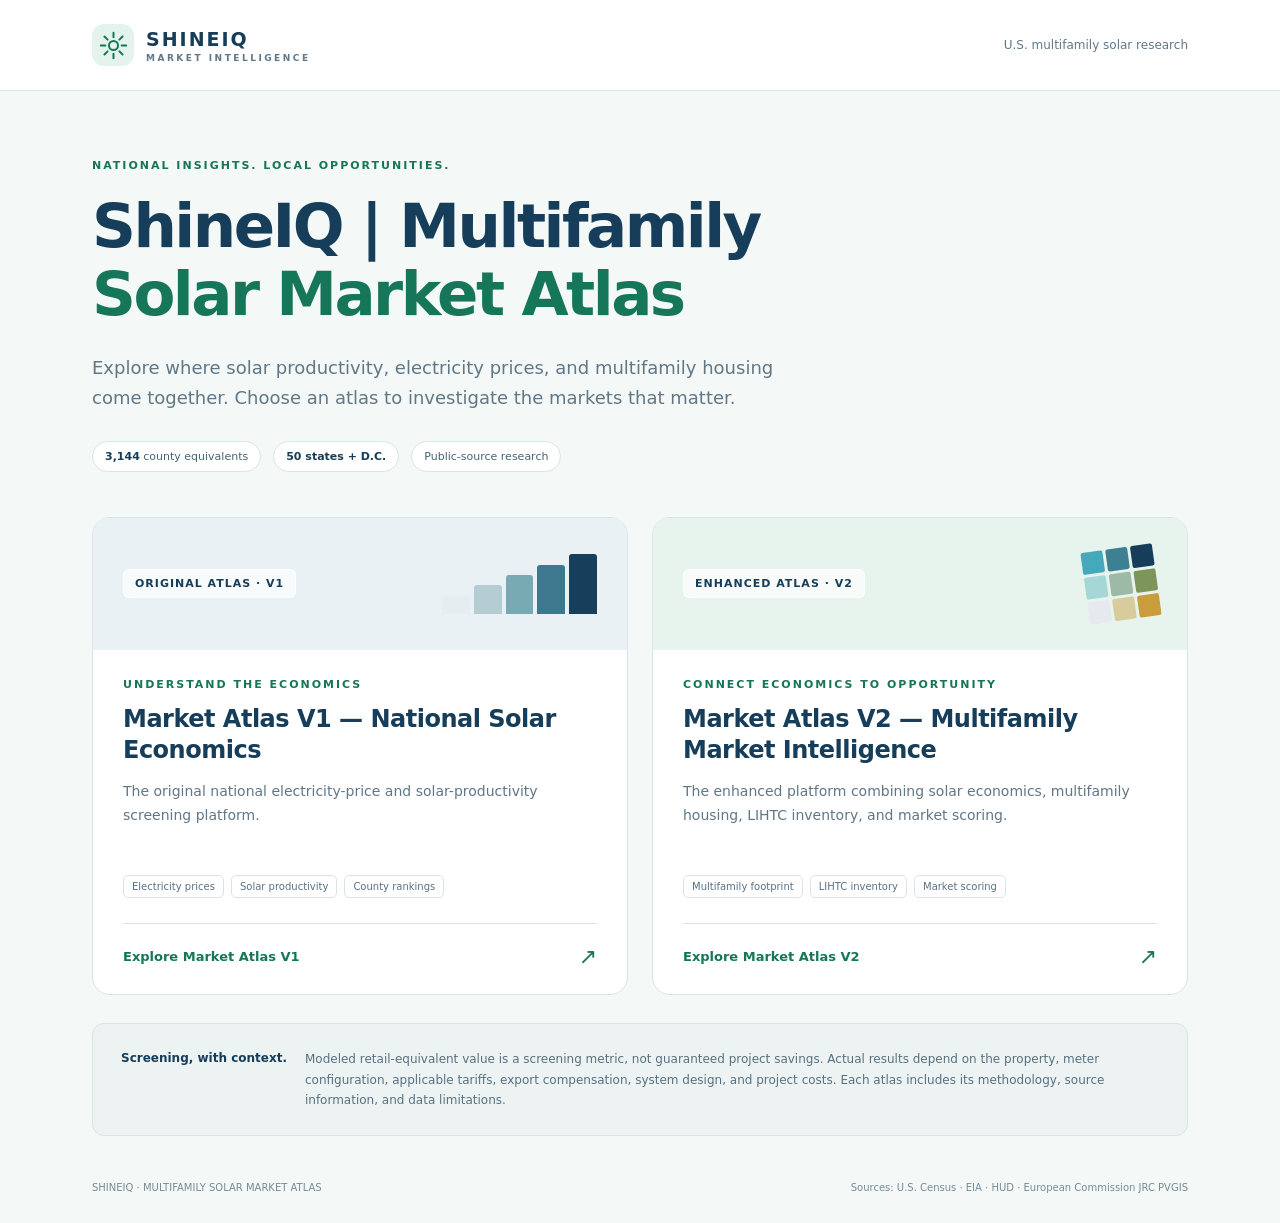
==== index.html @ 8cace5bb "Publish ShineIQ landing page and complete current Market Atlas V1 and V2" ====
<!doctype html>
<html lang="en">
<head>
<meta charset="utf-8"><meta name="viewport" content="width=device-width,initial-scale=1">
<meta name="description" content="Explore U.S. county solar economics, multifamily housing, LIHTC inventory, and market priorities with ShineIQ.">
<title>ShineIQ | Multifamily Solar Market Atlas</title>
<style>
:root{--ink:#163d59;--muted:#607787;--green:#16765a;--line:#d8e4e7;--canvas:#f4f8f7}*{box-sizing:border-box}body{margin:0;background:var(--canvas);color:var(--ink);font-family:Inter,ui-sans-serif,system-ui,-apple-system,BlinkMacSystemFont,"Segoe UI",sans-serif;-webkit-font-smoothing:antialiased}a{color:inherit}header{background:#fff;border-bottom:1px solid var(--line)}.bar{max-width:1160px;margin:auto;display:flex;align-items:center;justify-content:space-between;padding:24px 32px;gap:20px}.brand{display:flex;align-items:center;gap:12px;text-decoration:none}.mark{width:42px;height:42px;display:grid;place-items:center;border-radius:12px;color:var(--green);background:#e4f3eb}.wordmark{font-size:19px;font-weight:800;letter-spacing:2px}.wordmark small{display:block;font-size:9px;font-weight:650;letter-spacing:2.5px;margin-top:3px;color:var(--muted)}.eyebrow{font-size:11px;font-weight:750;letter-spacing:2px;text-transform:uppercase;color:var(--green)}.scope{font-size:12px;color:var(--muted)}main{max-width:1160px;margin:auto;padding:68px 32px 46px}.hero{position:relative;max-width:900px}h1{font-size:clamp(36px,5.1vw,61px);line-height:1.12;letter-spacing:-2.5px;margin:20px 0 24px;font-weight:750}h1 span{color:var(--green)}.intro{font-size:18px;line-height:1.7;color:var(--muted);max-width:730px;margin:0}.evidence{display:flex;align-items:center;gap:12px;flex-wrap:wrap;margin:27px 0 45px}.evidence span{font-size:11px;background:#fff;border:1px solid var(--line);border-radius:30px;padding:8px 12px;color:#436573}.evidence b{color:var(--ink)}.choices{display:grid;grid-template-columns:1fr 1fr;gap:24px}.card{background:#fff;border:1px solid var(--line);border-radius:18px;overflow:hidden;text-decoration:none;transition:transform .18s,border-color .18s,box-shadow .18s}.card:hover{transform:translateY(-4px);border-color:#93bcb2;box-shadow:0 14px 36px #163d5910}.card:focus-visible{outline:3px solid #16765a;outline-offset:5px}.card-top{height:132px;background:#e9f1f4;position:relative;display:flex;align-items:center;justify-content:space-between;padding:26px 30px}.card:nth-child(2) .card-top{background:#e7f3ed}.version{display:inline-flex;border:1px solid #ffffffd9;background:#ffffffb0;border-radius:6px;padding:7px 11px;font-size:11px;font-weight:750;letter-spacing:1px}.bands{display:flex;gap:4px;align-items:flex-end;width:155px;height:60px}.bands i{flex:1;background:var(--c);height:var(--h);border-radius:3px 3px 0 0}.matrix{display:grid;grid-template-columns:repeat(3,22px);gap:3px;transform:rotate(-8deg)}.matrix i{height:22px;border-radius:2px;background:var(--c)}.content{padding:28px 30px 25px}.content h2{font-size:24px;line-height:1.3;letter-spacing:-.5px;margin:13px 0 14px;max-width:440px}.content p{font-size:14px;line-height:1.7;color:var(--muted);margin:0;min-height:72px}.topics{display:flex;flex-wrap:wrap;gap:7px;margin-top:23px}.topics span{font-size:10px;border:1px solid var(--line);padding:5px 8px;border-radius:5px;color:#577283}.open{display:flex;align-items:center;justify-content:space-between;margin-top:25px;padding-top:20px;border-top:1px solid var(--line);color:var(--green);font-size:13px;font-weight:750}.open b{font-size:22px;font-weight:500}.method{padding:25px 28px;margin-top:28px;border:1px solid var(--line);border-radius:12px;background:#edf3f2;display:flex;gap:18px;align-items:flex-start}.method strong{font-size:12px;white-space:nowrap;display:block;padding-top:2px}.method p{font-size:12px;color:#577080;line-height:1.7;margin:0}.footer{max-width:1160px;margin:auto;padding:0 32px 30px;display:flex;justify-content:space-between;gap:15px;color:#758b97;font-size:10px}.footer a{text-underline-offset:3px}@media(max-width:700px){.bar{padding:20px}.scope{display:none}main{padding:40px 20px 30px}h1{letter-spacing:-1.5px}.intro{font-size:16px}.choices{grid-template-columns:1fr;gap:18px}.evidence{margin-bottom:30px}.card-top{height:110px;padding:22px}.content{padding:24px}.content p{min-height:0}.content h2{font-size:23px}.method{display:block;padding:22px}.method strong{margin-bottom:8px}.footer{padding:0 20px 25px;flex-wrap:wrap}}
</style>
</head>
<body>
<header><div class="bar"><a class="brand" href="/" aria-label="ShineIQ Atlas home"><span class="mark" aria-hidden="true"><svg width="29" height="29" viewBox="0 0 32 32" fill="none" stroke="currentColor" stroke-width="2.2" stroke-linecap="round"><circle cx="16" cy="16" r="5"/><path d="M16 2v5m0 18v5M2 16h5m18 0h5M6 6l3.5 3.5m13 13L26 26M26 6l-3.5 3.5m-13 13L6 26"/></svg></span><span class="wordmark">SHINEIQ<small>MARKET INTELLIGENCE</small></span></a><span class="scope">U.S. multifamily solar research</span></div></header>
<main>
<section class="hero"><div class="eyebrow">National insights. Local opportunities.</div><h1>ShineIQ | Multifamily<br><span>Solar Market Atlas</span></h1><p class="intro">Explore where solar productivity, electricity prices, and multifamily housing come together. Choose an atlas to investigate the markets that matter.</p></section>
<div class="evidence"><span><b>3,144</b> county equivalents</span><span><b>50 states + D.C.</b></span><span>Public-source research</span></div>
<section class="choices" aria-label="Choose a Market Atlas">
<a class="card" href="/v1/"><div class="card-top"><span class="version">ORIGINAL ATLAS · V1</span><div class="bands" aria-hidden="true"><i style="--c:#e6edf1;--h:30%"></i><i style="--c:#b4cdd2;--h:48%"></i><i style="--c:#78aab4;--h:65%"></i><i style="--c:#3d788e;--h:82%"></i><i style="--c:#173f5b;--h:100%"></i></div></div><div class="content"><div class="eyebrow">Understand the economics</div><h2>Market Atlas V1 — National Solar Economics</h2><p>The original national electricity-price and solar-productivity screening platform.</p><div class="topics"><span>Electricity prices</span><span>Solar productivity</span><span>County rankings</span></div><div class="open">Explore Market Atlas V1 <b aria-hidden="true">↗</b></div></div></a>
<a class="card" href="/v2/"><div class="card-top"><span class="version">ENHANCED ATLAS · V2</span><div class="matrix" aria-hidden="true"><i style="--c:#45a9bb"></i><i style="--c:#3c8091"></i><i style="--c:#163d59"></i><i style="--c:#a7d6d6"></i><i style="--c:#9cbaa5"></i><i style="--c:#7d955a"></i><i style="--c:#e6eaee"></i><i style="--c:#d9cc9c"></i><i style="--c:#ca9c3b"></i></div></div><div class="content"><div class="eyebrow">Connect economics to opportunity</div><h2>Market Atlas V2 — Multifamily Market Intelligence</h2><p>The enhanced platform combining solar economics, multifamily housing, LIHTC inventory, and market scoring.</p><div class="topics"><span>Multifamily footprint</span><span>LIHTC inventory</span><span>Market scoring</span></div><div class="open">Explore Market Atlas V2 <b aria-hidden="true">↗</b></div></div></a>
</section>
<aside class="method"><strong>Screening, with context.</strong><p>Modeled retail-equivalent value is a screening metric, not guaranteed project savings. Actual results depend on the property, meter configuration, applicable tariffs, export compensation, system design, and project costs. Each atlas includes its methodology, source information, and data limitations.</p></aside>
</main>
<footer class="footer"><span>SHINEIQ · MULTIFAMILY SOLAR MARKET ATLAS</span><span>Sources: U.S. Census · EIA · HUD · European Commission JRC PVGIS</span></footer>
</body>
</html>
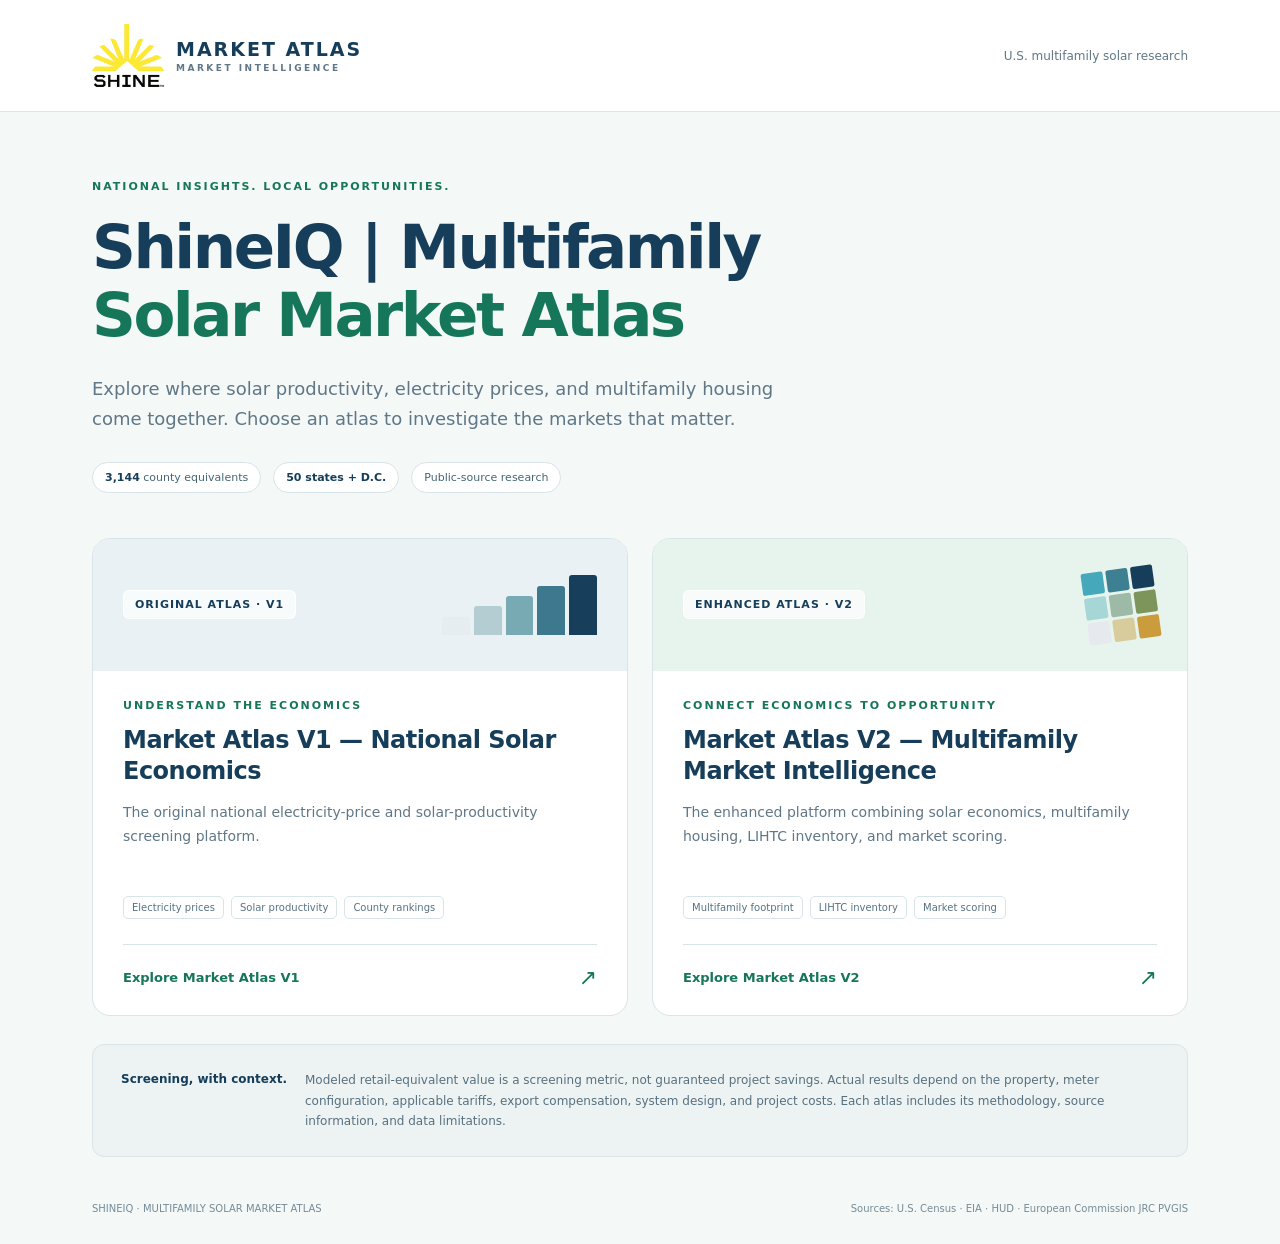
==== commit f4a06322: "Use official Shine logo in landing page" ====
--- a/index.html
+++ b/index.html
@@ -9,7 +9,7 @@
 </style>
 </head>
 <body>
-<header><div class="bar"><a class="brand" href="/" aria-label="ShineIQ Atlas home"><span class="mark" aria-hidden="true"><svg width="29" height="29" viewBox="0 0 32 32" fill="none" stroke="currentColor" stroke-width="2.2" stroke-linecap="round"><circle cx="16" cy="16" r="5"/><path d="M16 2v5m0 18v5M2 16h5m18 0h5M6 6l3.5 3.5m13 13L26 26M26 6l-3.5 3.5m-13 13L6 26"/></svg></span><span class="wordmark">SHINEIQ<small>MARKET INTELLIGENCE</small></span></a><span class="scope">U.S. multifamily solar research</span></div></header>
+<header><div class="bar"><a class="brand" href="/" aria-label="ShineIQ Atlas home"><img class="shine-logo" src="/shine-logo.png" alt="Shine" width="72" height="63" style="display:block;width:72px;height:63px;object-fit:contain;flex:none"><span class="wordmark">MARKET ATLAS<small>MARKET INTELLIGENCE</small></span></a><span class="scope">U.S. multifamily solar research</span></div></header>
 <main>
 <section class="hero"><div class="eyebrow">National insights. Local opportunities.</div><h1>ShineIQ | Multifamily<br><span>Solar Market Atlas</span></h1><p class="intro">Explore where solar productivity, electricity prices, and multifamily housing come together. Choose an atlas to investigate the markets that matter.</p></section>
 <div class="evidence"><span><b>3,144</b> county equivalents</span><span><b>50 states + D.C.</b></span><span>Public-source research</span></div>
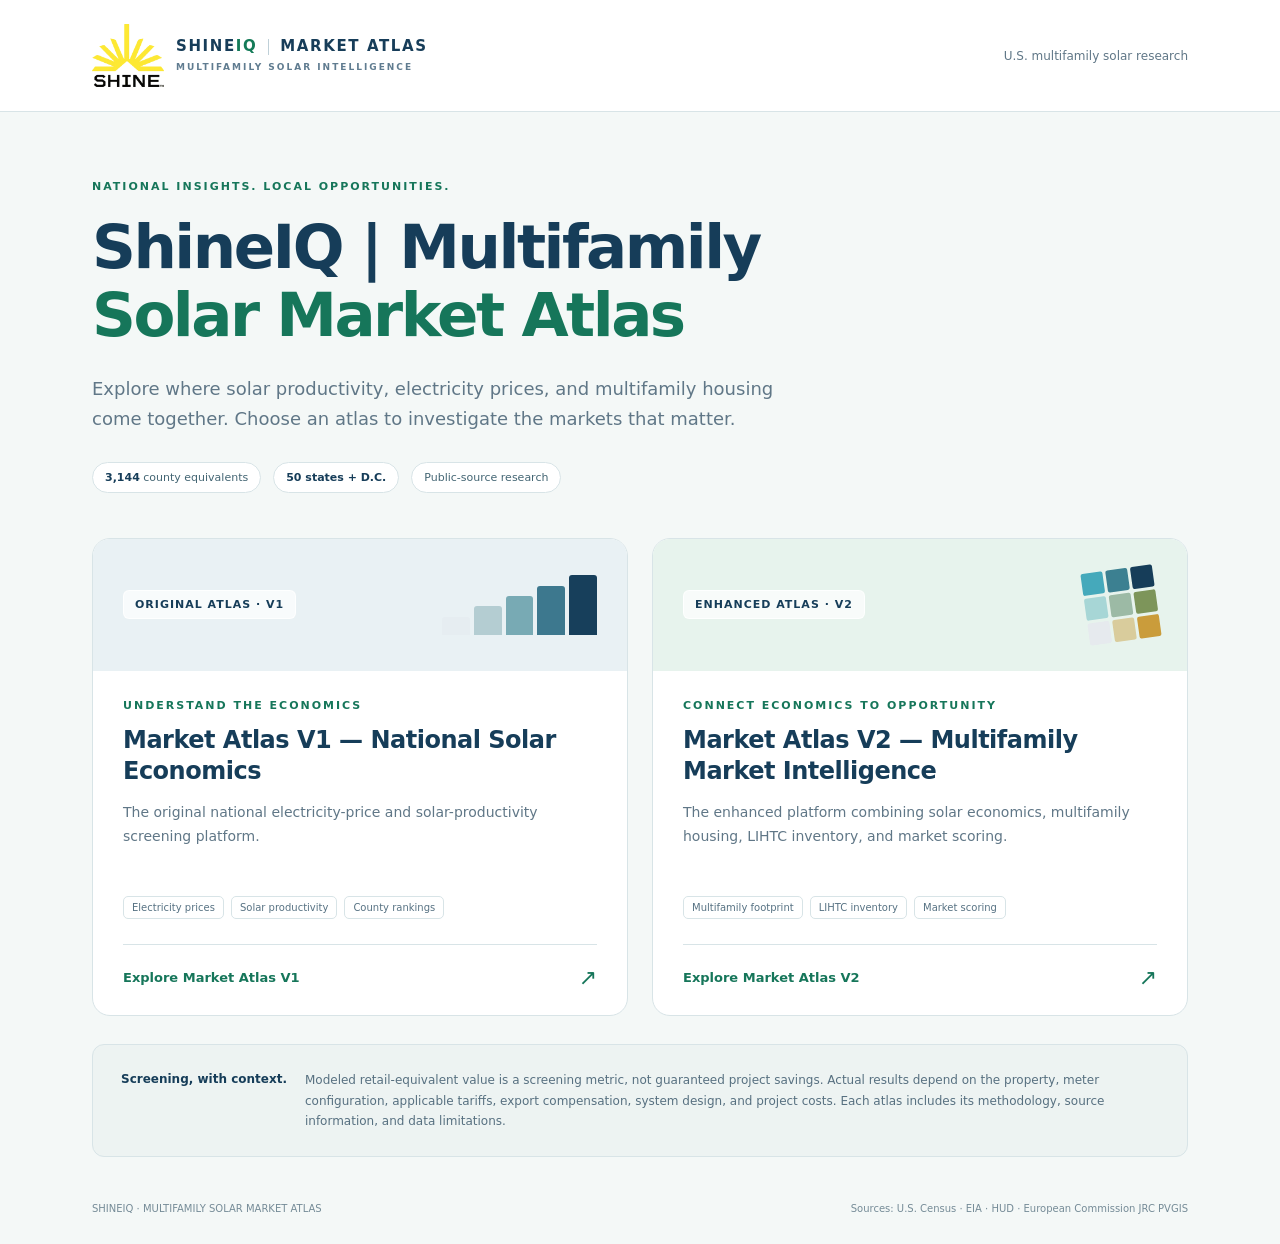
==== commit 57582658: "Standardize ShineIQ Market Atlas logo and wording on index.html" ====
--- a/index.html
+++ b/index.html
@@ -7,9 +7,19 @@
 <style>
 :root{--ink:#163d59;--muted:#607787;--green:#16765a;--line:#d8e4e7;--canvas:#f4f8f7}*{box-sizing:border-box}body{margin:0;background:var(--canvas);color:var(--ink);font-family:Inter,ui-sans-serif,system-ui,-apple-system,BlinkMacSystemFont,"Segoe UI",sans-serif;-webkit-font-smoothing:antialiased}a{color:inherit}header{background:#fff;border-bottom:1px solid var(--line)}.bar{max-width:1160px;margin:auto;display:flex;align-items:center;justify-content:space-between;padding:24px 32px;gap:20px}.brand{display:flex;align-items:center;gap:12px;text-decoration:none}.mark{width:42px;height:42px;display:grid;place-items:center;border-radius:12px;color:var(--green);background:#e4f3eb}.wordmark{font-size:19px;font-weight:800;letter-spacing:2px}.wordmark small{display:block;font-size:9px;font-weight:650;letter-spacing:2.5px;margin-top:3px;color:var(--muted)}.eyebrow{font-size:11px;font-weight:750;letter-spacing:2px;text-transform:uppercase;color:var(--green)}.scope{font-size:12px;color:var(--muted)}main{max-width:1160px;margin:auto;padding:68px 32px 46px}.hero{position:relative;max-width:900px}h1{font-size:clamp(36px,5.1vw,61px);line-height:1.12;letter-spacing:-2.5px;margin:20px 0 24px;font-weight:750}h1 span{color:var(--green)}.intro{font-size:18px;line-height:1.7;color:var(--muted);max-width:730px;margin:0}.evidence{display:flex;align-items:center;gap:12px;flex-wrap:wrap;margin:27px 0 45px}.evidence span{font-size:11px;background:#fff;border:1px solid var(--line);border-radius:30px;padding:8px 12px;color:#436573}.evidence b{color:var(--ink)}.choices{display:grid;grid-template-columns:1fr 1fr;gap:24px}.card{background:#fff;border:1px solid var(--line);border-radius:18px;overflow:hidden;text-decoration:none;transition:transform .18s,border-color .18s,box-shadow .18s}.card:hover{transform:translateY(-4px);border-color:#93bcb2;box-shadow:0 14px 36px #163d5910}.card:focus-visible{outline:3px solid #16765a;outline-offset:5px}.card-top{height:132px;background:#e9f1f4;position:relative;display:flex;align-items:center;justify-content:space-between;padding:26px 30px}.card:nth-child(2) .card-top{background:#e7f3ed}.version{display:inline-flex;border:1px solid #ffffffd9;background:#ffffffb0;border-radius:6px;padding:7px 11px;font-size:11px;font-weight:750;letter-spacing:1px}.bands{display:flex;gap:4px;align-items:flex-end;width:155px;height:60px}.bands i{flex:1;background:var(--c);height:var(--h);border-radius:3px 3px 0 0}.matrix{display:grid;grid-template-columns:repeat(3,22px);gap:3px;transform:rotate(-8deg)}.matrix i{height:22px;border-radius:2px;background:var(--c)}.content{padding:28px 30px 25px}.content h2{font-size:24px;line-height:1.3;letter-spacing:-.5px;margin:13px 0 14px;max-width:440px}.content p{font-size:14px;line-height:1.7;color:var(--muted);margin:0;min-height:72px}.topics{display:flex;flex-wrap:wrap;gap:7px;margin-top:23px}.topics span{font-size:10px;border:1px solid var(--line);padding:5px 8px;border-radius:5px;color:#577283}.open{display:flex;align-items:center;justify-content:space-between;margin-top:25px;padding-top:20px;border-top:1px solid var(--line);color:var(--green);font-size:13px;font-weight:750}.open b{font-size:22px;font-weight:500}.method{padding:25px 28px;margin-top:28px;border:1px solid var(--line);border-radius:12px;background:#edf3f2;display:flex;gap:18px;align-items:flex-start}.method strong{font-size:12px;white-space:nowrap;display:block;padding-top:2px}.method p{font-size:12px;color:#577080;line-height:1.7;margin:0}.footer{max-width:1160px;margin:auto;padding:0 32px 30px;display:flex;justify-content:space-between;gap:15px;color:#758b97;font-size:10px}.footer a{text-underline-offset:3px}@media(max-width:700px){.bar{padding:20px}.scope{display:none}main{padding:40px 20px 30px}h1{letter-spacing:-1.5px}.intro{font-size:16px}.choices{grid-template-columns:1fr;gap:18px}.evidence{margin-bottom:30px}.card-top{height:110px;padding:22px}.content{padding:24px}.content p{min-height:0}.content h2{font-size:23px}.method{display:block;padding:22px}.method strong{margin-bottom:8px}.footer{padding:0 20px 25px;flex-wrap:wrap}}
 </style>
+<style id="atlas-brand-style">
+.atlas-brand{display:inline-flex;align-items:center;gap:12px;flex:none;text-decoration:none;color:#173d59;font-family:Inter,ui-sans-serif,system-ui,-apple-system,"Segoe UI",sans-serif;letter-spacing:normal}
+.atlas-brand img{display:block;width:72px;height:63px;object-fit:contain;flex:none}
+.atlas-brand-copy{display:block}
+.atlas-brand-title{display:flex;align-items:center;gap:11px;white-space:nowrap;font-size:15px;font-weight:780;letter-spacing:1.6px;line-height:1.3}
+.atlas-brand-iq{color:#147b58}
+.atlas-brand-separator{display:inline-block;width:1px;height:16px;background:#bfd0d8}
+.atlas-brand-subtitle{display:block;margin-top:5px;font-size:9px;font-weight:600;letter-spacing:2px;line-height:1.4;color:#607c90;white-space:nowrap}
+@media(max-width:650px){.atlas-brand{gap:9px}.atlas-brand img{width:60px;height:53px}.atlas-brand-title{font-size:12px;letter-spacing:1px;gap:8px}.atlas-brand-subtitle{font-size:7.5px;letter-spacing:1.3px}.topbar{height:auto;min-height:76px;flex-wrap:wrap;gap:10px;padding:12px 16px}.topbar>.top-actions{margin-left:auto}}
+</style>
 </head>
 <body>
-<header><div class="bar"><a class="brand" href="/" aria-label="ShineIQ Atlas home"><img class="shine-logo" src="/shine-logo.png" alt="Shine" width="72" height="63" style="display:block;width:72px;height:63px;object-fit:contain;flex:none"><span class="wordmark">MARKET ATLAS<small>MARKET INTELLIGENCE</small></span></a><span class="scope">U.S. multifamily solar research</span></div></header>
+<header><div class="bar"><a class="atlas-brand" href="/" aria-label="ShineIQ Market Atlas home"><img src="/shine-logo.png?v=2" alt="Shine" width="72" height="63"><span class="atlas-brand-copy"><span class="atlas-brand-title"><span>SHINE<span class="atlas-brand-iq">IQ</span></span><span class="atlas-brand-separator" aria-hidden="true"></span><span>MARKET ATLAS</span></span><span class="atlas-brand-subtitle">MULTIFAMILY SOLAR INTELLIGENCE</span></span></a><span class="scope">U.S. multifamily solar research</span></div></header>
 <main>
 <section class="hero"><div class="eyebrow">National insights. Local opportunities.</div><h1>ShineIQ | Multifamily<br><span>Solar Market Atlas</span></h1><p class="intro">Explore where solar productivity, electricity prices, and multifamily housing come together. Choose an atlas to investigate the markets that matter.</p></section>
 <div class="evidence"><span><b>3,144</b> county equivalents</span><span><b>50 states + D.C.</b></span><span>Public-source research</span></div>
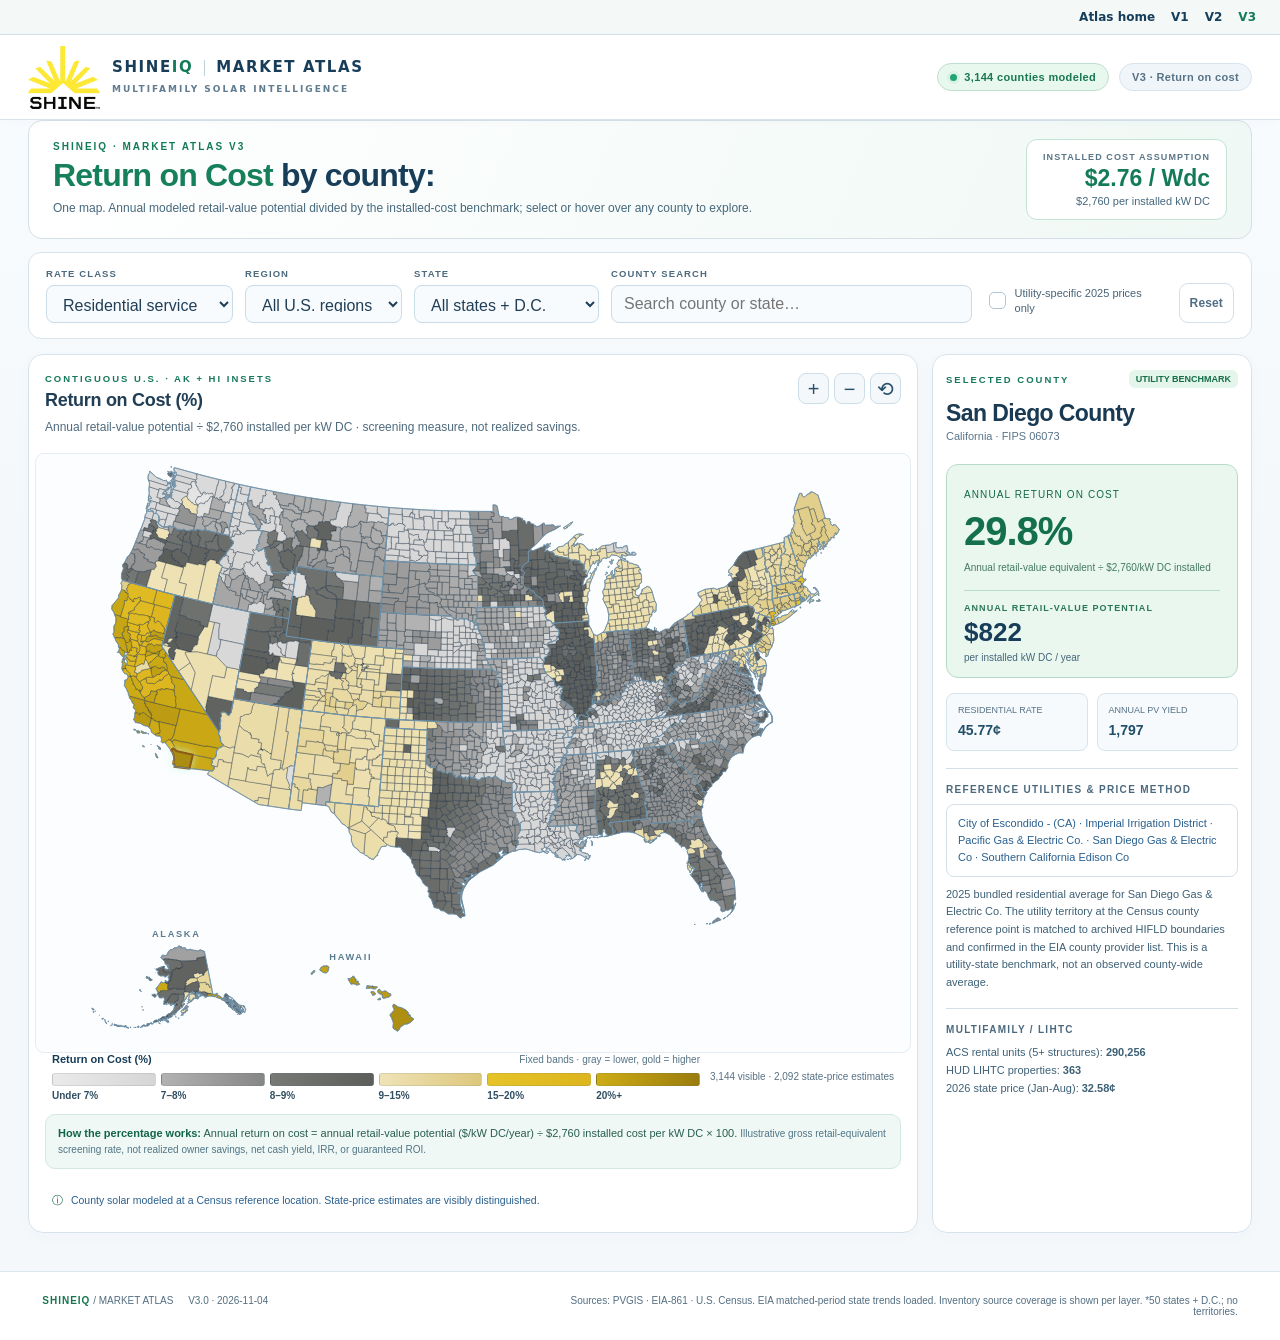
==== commit fd98aa73: "Stage standalone Quarterra V3 for separate custom-domain GitHub Pages repository" ====
--- a/index.html
+++ b/index.html
@@ -1,12 +1,12 @@
 <!doctype html>
 <html lang="en">
 <head>
-<meta charset="utf-8"><meta name="viewport" content="width=device-width,initial-scale=1">
-<meta name="description" content="Explore U.S. county solar economics, multifamily housing, LIHTC inventory, and market priorities with ShineIQ.">
-<title>ShineIQ | Multifamily Solar Market Atlas</title>
-<style>
-:root{--ink:#163d59;--muted:#607787;--green:#16765a;--line:#d8e4e7;--canvas:#f4f8f7}*{box-sizing:border-box}body{margin:0;background:var(--canvas);color:var(--ink);font-family:Inter,ui-sans-serif,system-ui,-apple-system,BlinkMacSystemFont,"Segoe UI",sans-serif;-webkit-font-smoothing:antialiased}a{color:inherit}header{background:#fff;border-bottom:1px solid var(--line)}.bar{max-width:1160px;margin:auto;display:flex;align-items:center;justify-content:space-between;padding:24px 32px;gap:20px}.brand{display:flex;align-items:center;gap:12px;text-decoration:none}.mark{width:42px;height:42px;display:grid;place-items:center;border-radius:12px;color:var(--green);background:#e4f3eb}.wordmark{font-size:19px;font-weight:800;letter-spacing:2px}.wordmark small{display:block;font-size:9px;font-weight:650;letter-spacing:2.5px;margin-top:3px;color:var(--muted)}.eyebrow{font-size:11px;font-weight:750;letter-spacing:2px;text-transform:uppercase;color:var(--green)}.scope{font-size:12px;color:var(--muted)}main{max-width:1160px;margin:auto;padding:68px 32px 46px}.hero{position:relative;max-width:900px}h1{font-size:clamp(36px,5.1vw,61px);line-height:1.12;letter-spacing:-2.5px;margin:20px 0 24px;font-weight:750}h1 span{color:var(--green)}.intro{font-size:18px;line-height:1.7;color:var(--muted);max-width:730px;margin:0}.evidence{display:flex;align-items:center;gap:12px;flex-wrap:wrap;margin:27px 0 45px}.evidence span{font-size:11px;background:#fff;border:1px solid var(--line);border-radius:30px;padding:8px 12px;color:#436573}.evidence b{color:var(--ink)}.choices{display:grid;grid-template-columns:1fr 1fr;gap:24px}.card{background:#fff;border:1px solid var(--line);border-radius:18px;overflow:hidden;text-decoration:none;transition:transform .18s,border-color .18s,box-shadow .18s}.card:hover{transform:translateY(-4px);border-color:#93bcb2;box-shadow:0 14px 36px #163d5910}.card:focus-visible{outline:3px solid #16765a;outline-offset:5px}.card-top{height:132px;background:#e9f1f4;position:relative;display:flex;align-items:center;justify-content:space-between;padding:26px 30px}.card:nth-child(2) .card-top{background:#e7f3ed}.version{display:inline-flex;border:1px solid #ffffffd9;background:#ffffffb0;border-radius:6px;padding:7px 11px;font-size:11px;font-weight:750;letter-spacing:1px}.bands{display:flex;gap:4px;align-items:flex-end;width:155px;height:60px}.bands i{flex:1;background:var(--c);height:var(--h);border-radius:3px 3px 0 0}.matrix{display:grid;grid-template-columns:repeat(3,22px);gap:3px;transform:rotate(-8deg)}.matrix i{height:22px;border-radius:2px;background:var(--c)}.content{padding:28px 30px 25px}.content h2{font-size:24px;line-height:1.3;letter-spacing:-.5px;margin:13px 0 14px;max-width:440px}.content p{font-size:14px;line-height:1.7;color:var(--muted);margin:0;min-height:72px}.topics{display:flex;flex-wrap:wrap;gap:7px;margin-top:23px}.topics span{font-size:10px;border:1px solid var(--line);padding:5px 8px;border-radius:5px;color:#577283}.open{display:flex;align-items:center;justify-content:space-between;margin-top:25px;padding-top:20px;border-top:1px solid var(--line);color:var(--green);font-size:13px;font-weight:750}.open b{font-size:22px;font-weight:500}.method{padding:25px 28px;margin-top:28px;border:1px solid var(--line);border-radius:12px;background:#edf3f2;display:flex;gap:18px;align-items:flex-start}.method strong{font-size:12px;white-space:nowrap;display:block;padding-top:2px}.method p{font-size:12px;color:#577080;line-height:1.7;margin:0}.footer{max-width:1160px;margin:auto;padding:0 32px 30px;display:flex;justify-content:space-between;gap:15px;color:#758b97;font-size:10px}.footer a{text-underline-offset:3px}@media(max-width:700px){.bar{padding:20px}.scope{display:none}main{padding:40px 20px 30px}h1{letter-spacing:-1.5px}.intro{font-size:16px}.choices{grid-template-columns:1fr;gap:18px}.evidence{margin-bottom:30px}.card-top{height:110px;padding:22px}.content{padding:24px}.content p{min-height:0}.content h2{font-size:23px}.method{display:block;padding:22px}.method strong{margin-bottom:8px}.footer{padding:0 20px 25px;flex-wrap:wrap}}
-</style>
+  <meta charset="utf-8" />
+  <meta name="viewport" content="width=device-width, initial-scale=1" />
+  <meta name="description" content="ShineIQ Market Atlas V3: county-level annual retail-value potential and annual return-on-cost screening at $2.76 per Wdc installed." />
+  <meta name="theme-color" content="#f5f8fb" />
+  <title>ShineIQ Market Atlas V3 | Annual Return on Cost</title>
+  <link rel="stylesheet" href="assets/styles.css" />
 <style id="atlas-brand-style">
 .atlas-brand{display:inline-flex;align-items:center;gap:12px;flex:none;text-decoration:none;color:#173d59;font-family:Inter,ui-sans-serif,system-ui,-apple-system,"Segoe UI",sans-serif;letter-spacing:normal}
 .atlas-brand img{display:block;width:72px;height:63px;object-fit:contain;flex:none}
@@ -17,18 +17,151 @@
 .atlas-brand-subtitle{display:block;margin-top:5px;font-size:9px;font-weight:600;letter-spacing:2px;line-height:1.4;color:#607c90;white-space:nowrap}
 @media(max-width:650px){.atlas-brand{gap:9px}.atlas-brand img{width:60px;height:53px}.atlas-brand-title{font-size:12px;letter-spacing:1px;gap:8px}.atlas-brand-subtitle{font-size:7.5px;letter-spacing:1.3px}.topbar{height:auto;min-height:76px;flex-wrap:wrap;gap:10px;padding:12px 16px}.topbar>.top-actions{margin-left:auto}}
 </style>
+<style id="v3-single-lens-style">
+/* V3: separate single-purpose public market-atlas view. V1 and V2 are not modified. */
+.hero,.stats-bar,.tabnav,.controls-panel,.ranked-panel,#openDataHub,#openExec,.detail-actions{display:none!important}
+#tab-map .map-layout{grid-template-columns:minmax(0,1fr) minmax(275px,320px);gap:14px}
+#tab-map .map-layout>.map-panel{grid-column:1;min-height:620px}
+#tab-map .map-layout>.detail-panel{grid-column:2;min-height:0}
+#tab-map .map-panel{padding:18px 16px}
+.map-caveat [data-go-tab]{display:none!important}
+.v3-intro{display:flex;align-items:center;justify-content:space-between;gap:22px;background:linear-gradient(112deg,#ffffff 0%,#eff8f4 100%);border:1px solid #d4e0e8;border-radius:14px;padding:18px 24px;margin-bottom:13px}
+.v3-intro h1{font-size:clamp(22px,2.5vw,34px);line-height:1.12;letter-spacing:-.8px;color:#173d59;margin:6px 0 5px;font-weight:830}
+.v3-intro h1 em{color:#16805b;font-style:normal}
+.v3-intro p{margin:0;color:#46687d;font-size:12px;line-height:1.55}
+.v3-kicker{color:#147b58;font-size:10px;font-weight:820;letter-spacing:2px;text-transform:uppercase}
+.v3-assumption{flex:none;min-width:170px;border:1px solid #c4e4d4;background:#ffffff;border-radius:11px;padding:12px 16px;text-align:right}
+.v3-assumption span{display:block;color:#5a7586;font-size:9px;font-weight:760;letter-spacing:1.1px}
+.v3-assumption strong{display:block;font-size:23px;font-weight:870;color:#147b58;margin:3px 0}
+.v3-assumption small{display:block;font-size:11px;color:#46687d}
+.v3-metric-primary{padding:19px 17px 14px}
+.v3-metric-primary strong{font-size:40px!important;line-height:1.1;letter-spacing:-1px;color:#136f4e}
+.v3-metric-primary>p{font-size:10px;line-height:1.45;margin:8px 0 0!important;color:#467865}
+.v3-retail-secondary{display:flex;flex-direction:column;border-top:1px solid #b8ddca;margin-top:14px;padding-top:12px}
+.v3-retail-secondary small{font-size:9px;font-weight:800;color:#2b765a;letter-spacing:1.05px}
+.v3-retail-secondary b{display:block;font-size:26px;color:#173d59;line-height:1.22;margin-top:4px;font-weight:850}
+.v3-retail-secondary span{font-size:10px;color:#456579;margin-top:3px}
+.v3-method-note{padding:10px 12px;margin-top:10px;background:#eff8f4;border:1px solid #d3e9df;border-radius:10px;color:#295d51;font-size:11px;line-height:1.5}
+.v3-method-note strong{color:#126448}
+.v3-method-note small{color:#517587;font-size:10px}
+.map-tooltip{min-width:220px;max-width:282px}
+.v3-tooltip-return{display:block;font-size:25px;line-height:1.14;font-weight:860;color:#147b58;margin:7px 0 6px}
+.v3-tooltip-return small{display:block;font-size:9px;letter-spacing:.9px;color:#39765f;font-weight:800;line-height:1.5}
+.v3-tooltip-value,.v3-tooltip-cost,.v3-tooltip-quality{display:block;font-size:11px;color:#294e64;line-height:1.5;margin-top:4px}
+.v3-tooltip-quality{font-size:10px;color:#607b8b;border-top:1px solid #deeaee;padding-top:5px}
+.detail-grid{grid-template-columns:repeat(2,minmax(0,1fr))}
+@media(max-width:1090px){#tab-map .map-layout{grid-template-columns:minmax(0,1fr)}#tab-map .map-layout>.map-panel,#tab-map .map-layout>.detail-panel{grid-column:auto}.v3-intro{padding:14px 18px}.detail-panel{min-height:0}}
+@media(max-width:640px){.v3-intro{flex-direction:column;align-items:stretch;gap:12px}.v3-assumption{text-align:left;min-width:0}.v3-intro h1{font-size:24px}.map-stage{min-height:330px}#usaMap{min-height:330px}.v3-metric-primary strong{font-size:34px!important}}
+
+/* V3 Owen review: fixed % bins, sensitivity via shade gradients within each range */
+#mapLegend:has(.v3-return-legend){flex:1;min-width:0;max-width:720px}
+.v3-return-legend{width:100%;min-width:0;padding:3px 0}
+.v3-return-legend-title{display:flex;justify-content:space-between;align-items:baseline;gap:14px;color:#173d59;margin-bottom:8px}
+.v3-return-legend-title strong{font-size:11px;font-weight:800;color:#173d59}
+.v3-return-legend-title span{font-size:10px;color:#557385}
+.v3-return-legend-grid{display:grid;grid-template-columns:repeat(6,minmax(0,1fr));gap:5px}
+.v3-return-band{min-width:0}
+.v3-return-band i{display:block;height:13px;width:100%;border:1px solid #53687925;border-radius:3px}
+.v3-return-band span{display:block;font-size:10px;font-weight:720;color:#304e62;white-space:nowrap;margin-top:4px;font-variant-numeric:tabular-nums}
+@media(max-width:600px){.v3-return-legend-title{flex-direction:column;align-items:start;gap:3px}.v3-return-legend-grid{gap:3px}.v3-return-band span{font-size:9px}}
+</style>
 </head>
-<body>
-<header><div class="bar"><a class="atlas-brand" href="/" aria-label="ShineIQ Market Atlas home"><img src="/shine-logo.png?v=2" alt="Shine" width="72" height="63"><span class="atlas-brand-copy"><span class="atlas-brand-title"><span>SHINE<span class="atlas-brand-iq">IQ</span></span><span class="atlas-brand-separator" aria-hidden="true"></span><span>MARKET ATLAS</span></span><span class="atlas-brand-subtitle">MULTIFAMILY SOLAR INTELLIGENCE</span></span></a><span class="scope">U.S. multifamily solar research</span></div></header>
-<main>
-<section class="hero"><div class="eyebrow">National insights. Local opportunities.</div><h1>ShineIQ | Multifamily<br><span>Solar Market Atlas</span></h1><p class="intro">Explore where solar productivity, electricity prices, and multifamily housing come together. Choose an atlas to investigate the markets that matter.</p></section>
-<div class="evidence"><span><b>3,144</b> county equivalents</span><span><b>50 states + D.C.</b></span><span>Public-source research</span></div>
-<section class="choices" aria-label="Choose a Market Atlas">
-<a class="card" href="/v1/"><div class="card-top"><span class="version">ORIGINAL ATLAS · V1</span><div class="bands" aria-hidden="true"><i style="--c:#e6edf1;--h:30%"></i><i style="--c:#b4cdd2;--h:48%"></i><i style="--c:#78aab4;--h:65%"></i><i style="--c:#3d788e;--h:82%"></i><i style="--c:#173f5b;--h:100%"></i></div></div><div class="content"><div class="eyebrow">Understand the economics</div><h2>Market Atlas V1 — National Solar Economics</h2><p>The original national electricity-price and solar-productivity screening platform.</p><div class="topics"><span>Electricity prices</span><span>Solar productivity</span><span>County rankings</span></div><div class="open">Explore Market Atlas V1 <b aria-hidden="true">↗</b></div></div></a>
-<a class="card" href="/v2/"><div class="card-top"><span class="version">ENHANCED ATLAS · V2</span><div class="matrix" aria-hidden="true"><i style="--c:#45a9bb"></i><i style="--c:#3c8091"></i><i style="--c:#163d59"></i><i style="--c:#a7d6d6"></i><i style="--c:#9cbaa5"></i><i style="--c:#7d955a"></i><i style="--c:#e6eaee"></i><i style="--c:#d9cc9c"></i><i style="--c:#ca9c3b"></i></div></div><div class="content"><div class="eyebrow">Connect economics to opportunity</div><h2>Market Atlas V2 — Multifamily Market Intelligence</h2><p>The enhanced platform combining solar economics, multifamily housing, LIHTC inventory, and market scoring.</p><div class="topics"><span>Multifamily footprint</span><span>LIHTC inventory</span><span>Market scoring</span></div><div class="open">Explore Market Atlas V2 <b aria-hidden="true">↗</b></div></div></a>
-</section>
-<aside class="method"><strong>Screening, with context.</strong><p>Modeled retail-equivalent value is a screening metric, not guaranteed project savings. Actual results depend on the property, meter configuration, applicable tariffs, export compensation, system design, and project costs. Each atlas includes its methodology, source information, and data limitations.</p></aside>
-</main>
-<footer class="footer"><span>SHINEIQ · MULTIFAMILY SOLAR MARKET ATLAS</span><span>Sources: U.S. Census · EIA · HUD · European Commission JRC PVGIS</span></footer>
+<body><nav aria-label="Atlas versions" style="display:flex;justify-content:flex-end;gap:16px;padding:10px 24px;background:#f4f8f7;border-bottom:1px solid #d4e0e8;font:600 12px system-ui;color:#163d59"><a style="color:inherit" href="/">Atlas home</a><a style="color:inherit" href="https://getshinebc.github.io/v1/">V1</a><a style="color:inherit" href="https://getshinebc.github.io/v2/">V2</a><a style="color:#147b58" href="/" aria-current="page">V3</a></nav>
+<div class="app-shell" id="app">
+  <header class="topbar">
+    <a class="atlas-brand" href="/" aria-label="ShineIQ Market Atlas home"><img src="/shine-logo.png?v=2" alt="Shine" width="72" height="63"><span class="atlas-brand-copy"><span class="atlas-brand-title"><span>SHINE<span class="atlas-brand-iq">IQ</span></span><span class="atlas-brand-separator" aria-hidden="true"></span><span>MARKET ATLAS</span></span><span class="atlas-brand-subtitle">MULTIFAMILY SOLAR INTELLIGENCE</span></span></a>
+    <div class="top-actions">
+      <span class="chip chip-green"><span class="status-pulse"></span>3,144 counties modeled</span>
+      <span class="chip chip-v2">V3 · Return on cost</span>
+      <button id="openDataHub" class="btn btn-subtle"><span class="ico">▤</span> Data hub</button>
+      <button id="openExec" class="btn btn-primary"><span class="ico">↗</span> Executive brief</button>
+    </div>
+  </header>
+  <main>
+    <section class="hero">
+      <div class="hero-left">
+        <div class="eyebrow"><span class="eyebrow-line"></span> NATIONAL MULTIFAMILY OPPORTUNITY INTELLIGENCE</div>
+        <h1>Where <em>solar economics</em> meet <span>market opportunity.</span></h1>
+        <p class="hero-copy">An auditable, county-level decision platform for energy value, solar productivity, multifamily concentration, and affordable-housing opportunity.</p>
+        <div class="hero-links"><a target="_blank" rel="noopener" href="https://getshinebc.github.io/v1/">↗ Reference dashboard · V1</a><span class="hero-link-dot">·</span><span>Original national atlas</span></div>
+      </div>
+      <div class="hero-graphic" aria-hidden="true"><div class="hero-orb orb-one"></div><div class="hero-orb orb-two"></div><div class="hero-grid"></div><div class="hero-graphic-label"><span>50 STATES + D.C.*</span><strong>3,144</strong><small>COUNTY EQUIVALENTS</small></div></div>
+    </section>
+    <div class="stats-bar" id="statsBar"><div class="stat-skeleton">Preparing market metrics…</div></div>
+    <nav class="tabnav" aria-label="Dashboard views">
+      <button class="tab active" data-tab="map">▧ <span>Opportunity map</span></button>
+      <button class="tab" data-tab="quadrant">⠿ <span>Price × solar</span></button>
+      <button class="tab" data-tab="compare">⇄ <span>Market compare</span></button>
+      <button class="tab" data-tab="inventory">▥ <span>Multifamily & LIHTC</span></button>
+      <button class="tab" data-tab="economics">◈ <span>Economics lab</span></button>
+      <button class="tab" data-tab="scoring">✦ <span>Market scoring</span></button>
+      <button class="tab" data-tab="methods">ⓘ <span>Methods & sources</span></button>
+    </nav>
+
+    <!-- Contextual filter header stays consistent across analytical views. -->
+    <section class="v3-intro" aria-label="Return-on-cost methodology"><div><div class="v3-kicker">SHINEIQ · MARKET ATLAS V3</div><h1><em>Return on Cost</em> by county:</h1><p>One map. Annual modeled retail-value potential divided by the installed-cost benchmark; select or hover over any county to explore.</p></div><div class="v3-assumption"><span>INSTALLED COST ASSUMPTION</span><strong>$2.76 / Wdc</strong><small>$2,760 per installed kW DC</small></div></section><div class="filterbar">
+      <div class="filtergroup"><label for="sectorSelect">RATE CLASS</label><select id="sectorSelect" aria-label="Electricity rate class"><option value="res">Residential service</option><option value="com">Commercial service</option></select></div>
+      <div class="filtergroup"><label for="regionSelect">REGION</label><select id="regionSelect"><option value="all">All U.S. regions</option><option value="northeast">Northeast</option><option value="midwest">Midwest</option><option value="south">South</option><option value="west">West</option></select></div>
+      <div class="filtergroup"><label for="stateSelect">STATE</label><select id="stateSelect"><option value="all">All states + D.C.</option></select></div>
+      <div class="filtergroup filter-search"><label for="searchCounty">COUNTY SEARCH</label><input id="searchCounty" autocomplete="off" spellcheck="false" type="search" placeholder="Search county or state…" /></div>
+      <label class="checkgroup" title="Only show counties with a utility-specific benchmark rather than a state estimate"><input id="localOnly" type="checkbox"/><span class="custom-check"></span><span>Utility-specific 2025 prices only</span></label>
+      <button id="resetFilters" class="btn btn-minor">Reset</button>
+    </div>
+
+    <section id="tab-map" class="tab-panel active">
+      <div class="map-layout">
+        <aside class="panel controls-panel">
+          <div class="panel-kicker">MAP INTELLIGENCE</div><h2>Choose your lens</h2>
+          <p class="soft">Switch between the original screening measures and deeper v2 signals.</p>
+          <div class="metric-options" id="metricOptions">
+            <button class="metric-option active" data-metric="value"><span class="metric-symbol green">$</span><span><strong>Combined retail value</strong><small>kWh/kWdc/yr × $/kWh</small></span><span class="metric-chevron">›</span></button>
+            <button class="metric-option" data-metric="high"><span class="metric-symbol orange">◆</span><span><strong>High on both</strong><small>Top third in price & solar</small></span><span class="metric-chevron">›</span></button>
+            <button class="metric-option" data-metric="price"><span class="metric-symbol purple">¢</span><span><strong>Electricity price</strong><small>2025 EIA sector benchmark</small></span><span class="metric-chevron">›</span></button>
+            <button class="metric-option" data-metric="solar"><span class="metric-symbol blue">☼</span><span><strong>Solar yield</strong><small>kWh per kWdc annually</small></span><span class="metric-chevron">›</span></button>
+            <button class="metric-option" data-metric="score"><span class="metric-symbol green">✦</span><span><strong>Shine market score</strong><small>Configurable v2 priorities</small></span><span class="metric-chevron">›</span></button>
+            <button class="metric-option" data-metric="multifamily"><span class="metric-symbol purple">▥</span><span><strong>Multifamily footprint</strong><small>ACS 5+ unit rental homes</small></span><span class="metric-chevron">›</span></button>
+            <button class="metric-option" data-metric="lihtc"><span class="metric-symbol orange">⌂</span><span><strong>LIHTC properties</strong><small>HUD historical project inventory</small></span><span class="metric-chevron">›</span></button>
+            <button class="metric-option" data-metric="change"><span class="metric-symbol blue">↗</span><span><strong>2025 → 2026 rate shift</strong><small>EIA state trends · Jan-Aug YTD</small></span><span class="metric-chevron">›</span></button>
+          </div>
+          <div class="data-coverage-mini" id="coverageMini"></div>
+        </aside>
+        <div class="panel map-panel">
+          <div class="panel-head"><div><div class="panel-kicker">CONTIGUOUS U.S. · AK + HI INSETS</div><h2 id="mapTitle">Return on Cost (%)</h2><p class="soft" id="mapSubtitle">Annual retail-value potential ÷ $2,760 installed per kW DC · screening measure, not realized savings.</p></div><div class="map-top-actions"><button id="zoomIn" class="round-btn" aria-label="Zoom in">+</button><button id="zoomOut" class="round-btn" aria-label="Zoom out">−</button><button id="zoomReset" class="round-btn" aria-label="Reset map zoom">⟲</button></div></div>
+          <div id="layerNotice" class="layer-notice" role="status" hidden></div><div class="map-stage" id="mapStage"><svg id="usaMap" role="img" aria-label="Interactive US county opportunity choropleth" viewBox="0 0 1040 711" preserveAspectRatio="xMidYMid meet"><g id="countyShapes"></g><g id="stateOutlines" pointer-events="none"></g><g id="mapLabels" pointer-events="none"><text x="138" y="575">ALASKA</text><text x="349" y="602">HAWAII</text></g></svg><div id="mapTooltip" class="map-tooltip" hidden></div></div>
+          <div class="map-footer"><div class="legend" id="mapLegend"></div><div class="map-status" id="mapStatus"></div></div>
+          <div class="v3-method-note"><strong>How the percentage works:</strong> Annual return on cost = annual retail-value potential ($/kW DC/year) ÷ $2,760 installed cost per kW DC × 100. <small>Illustrative gross retail-equivalent screening rate, not realized owner savings, net cash yield, IRR, or guaranteed ROI.</small></div><div class="map-caveat"><span class="caveat-icon">ⓘ</span> County solar modeled at a Census reference location. State-price estimates are visibly distinguished. <button class="linklike" data-go-tab="methods">How to read this</button></div>
+        </div>
+        <aside class="panel detail-panel" id="countyDetail"><div class="detail-placeholder"><span class="detail-graphic">◎</span><h3>Explore any county</h3><p>Select a county on the map to inspect price, modeled solar yield, reference utilities, and data quality.</p></div></aside>
+      </div>
+      <div class="panel ranked-panel"><div class="panel-head flex-head"><div><div class="panel-kicker">COUNTY LEADERBOARD</div><h2 id="rankingTitle">Top U.S. markets by annual retail value</h2></div><div class="ranking-actions"><select id="rankCount" aria-label="Number of markets"><option value="25">Top 25</option><option value="50">Top 50</option><option value="100">Top 100</option></select><button class="btn btn-subtle" id="exportRankings">↓ Export CSV</button></div></div><div class="table-scroll"><table id="rankTable"><thead><tr><th>RANK</th><th>COUNTY</th><th>RATE CLASS BENCHMARK</th><th>PV YIELD</th><th>VALUE / kWdc / YR</th><th>RATE SOURCE</th><th>ACTION</th></tr></thead><tbody></tbody></table></div></div>
+    </section>
+
+    <section id="tab-quadrant" class="tab-panel">
+      <div class="two-panel-grid wide-left"><div class="panel chart-panel"><div class="panel-head"><div><div class="panel-kicker">THE CEO VIEW</div><h2>The upper-right corner is the opportunity</h2><p class="soft">Every dot is one county. Upper-right: top third on both electricity price and annual solar yield.</p></div><span class="chip chip-green">Dynamic filters</span></div><div class="scatter-wrapper"><svg id="scatterPlot" viewBox="0 0 970 540" role="img" aria-label="Interactive scatterplot of county electricity price against annual solar yield"></svg></div><div class="scatter-footer"><div><span class="legend-dot mint"></span> High on both <span class="legend-dot gray"></span> Other counties</div><div id="scatterCount">–</div></div></div><div class="panel scatter-detail"><div class="panel-kicker">QUADRANT EXPLAINED</div><h2>Not just the sunniest.</h2><p>The best screened markets combine high-priced electricity with high PV output. A high combined dollar value can still come from one exceptionally strong input; the quadrant requires <strong>both</strong> to be strong.</p><div class="threshold-card"><small>PRICE THRESHOLD</small><strong id="priceThreshold">–</strong><span>Two-thirds national quantile</span></div><div class="threshold-card"><small>SOLAR THRESHOLD</small><strong>1,449 kWh/kWdc</strong><span>Two-thirds national quantile</span></div><div class="threshold-card accent"><small>QUALIFYING COUNTIES IN VIEW</small><strong id="hiBothCount">–</strong><span>Fixed nationwide cutoffs</span></div><button id="viewHighMap" class="btn btn-primary full">View high-on-both map →</button></div></div>
+    </section>
+
+    <section id="tab-compare" class="tab-panel"><div class="panel"><div class="panel-head"><div><div class="panel-kicker">INTERACTIVE MARKET COMPARISON</div><h2>Put up to five counties side by side</h2><p class="soft">Use map selections or search below. Prices, specific yields, and confidence remain visible together.</p></div><button id="clearCompare" class="btn btn-subtle">Clear comparison</button></div><div class="compare-picker"><input type="search" id="compareSearch" placeholder="Find a county to add…" autocomplete="off" /><div id="compareResults" class="picker-results" hidden></div></div><div id="compareChips" class="selected-chips"></div><div id="compareChart" class="compare-chart"></div><div id="compareTable" class="compare-table table-scroll"></div></div></section>
+
+    <section id="tab-inventory" class="tab-panel"><div class="two-panel-grid"><div class="panel"><div class="panel-kicker">HOUSING CONCENTRATION</div><h2>Solar value is only half the market.</h2><p class="soft">Overlay actual rental multifamily concentration and affordable-housing opportunities. These are separate from the county solar/electricity calculations.</p><div class="inventory-cards" id="inventoryStats"></div><p id="inventoryAudit" class="source-note"></p><div class="inventory-source"><div class="source-icon">▥</div><div><strong>U.S. Census ACS — 5+ unit renter-occupied homes</strong><p>County-level renter-occupied units in structures with five or more apartments (B25032). This is unit stock, <em>not</em> building counts.</p></div><div id="acsTag" class="source-tag">NOT LOADED</div></div><div class="inventory-source"><div class="source-icon">⌂</div><div><strong>HUD LIHTC — property-level inventory</strong><p>County project and unit counts from HUD-reported LIHTC records. This is housing stock, not a list of current solar leads.</p></div><div id="lihtcTag" class="source-tag">NOT LOADED</div></div><div class="panel-buttons"><button id="inventoryImport" class="btn btn-primary">Import verified inventory →</button><a class="btn btn-subtle" href="https://www.huduser.gov/portal/datasets/lihtc/property.html" target="_blank" rel="noopener">HUD source ↗</a></div></div><div class="panel"><div class="panel-kicker">COVERAGE-FIRST RANKING</div><h2>Which counties contain the opportunity?</h2><div id="inventoryTableArea" class="table-scroll"><p class="empty-note">No verified county inventory has been loaded. Import ACS/HUD counts to activate the density ranking. The existing solar/rate data is still complete.</p></div><div class="source-note">ShineScout / HubSpot lead overlays should be added later as access-controlled company data, never silently mixed into public national inventory.</div></div></div></section>
+
+    <section id="tab-economics" class="tab-panel"><div class="two-panel-grid"><div class="panel scenario-form"><div class="panel-kicker">PROJECT-SCALE SENSITIVITY</div><h2>What could solar be worth at a multifamily property?</h2><p class="soft">An indicative calculation using the selected county yield and adjustable utility/ownership assumptions. <strong>Not</strong> a proposal, NEM forecast, or actual bill-savings estimate.</p><div class="input-grid"><label>COUNTY<select id="scenarioCounty"></select></label><label>METERING ARRANGEMENT<select id="meterMode"><option value="common">Master / common-area meter</option><option value="tenant">Tenant meters — no verified allocation</option><option value="vnm">Tenant meters — hypothetical allocation agreement</option></select></label><label>DC SYSTEM SIZE (kW)<input id="systemKw" type="number" min="1" max="100000" step="5" value="100"/></label><label>INSTALL COST ($/W DC)<input id="costPerW" type="number" min="0.2" max="20" step="0.05" value="2.76"/></label><label>SELF-CONSUMED ENERGY (%)<input id="selfConsumed" type="range" min="0" max="100" value="70"/><span class="field-value" id="selfConsumedVal">70%</span></label><label>EXPORT CREDIT (% OF RETAIL)<input id="exportRatio" type="range" min="0" max="150" value="30"/><span class="field-value" id="exportRatioVal">30%</span></label><label>OWNER-CAPTURED SHARE (%)<input id="ownerCapture" type="range" min="0" max="100" value="100"/><span class="field-value" id="ownerCaptureVal">100%</span></label><label>PRICE OVERRIDE (¢/kWh, optional)<input id="rateOverride" type="number" min="0" max="200" step="0.1" placeholder="Use county benchmark" /></label></div><div class="scenario-warning" id="scenarioWarning"></div></div><div class="panel scenario-results"><div class="panel-kicker">ILLUSTRATIVE OUTPUT</div><h2>Annual energy & potential value</h2><div id="scenarioKpis" class="scenario-kpis"></div><div class="monthly-head"><h3>Monthly production for this system</h3><small>PVGIS modeled shape · kWh AC</small></div><div id="monthlyBars" class="monthly-bars"></div><div id="scenarioFormula" class="formula-block"></div><div class="source-note">Does not include storage, demand charges, time-of-use matching, system shading, tax benefits, inflation, degradation, financing, interconnection cost, or individual tariff validation. Positive modeled value is not necessarily realizable by the asset owner.</div></div></div></section>
+
+    <section id="tab-scoring" class="tab-panel"><div class="two-panel-grid wide-left"><div class="panel"><div class="panel-kicker">CUSTOM STRATEGY MODEL</div><h2>Create a transparent market-priority ranking</h2><p class="soft">Weights operate on percentile-normalized county measures. Missing inventory inputs are never invented; unavailable factors are excluded and all active weights are renormalized.</p><div class="weight-controls" id="weightsBox"></div><div class="score-notice" id="scoreNotice"></div><div class="score-actions"><button class="btn btn-primary" id="applyScoreMap">Map this market score →</button><button class="btn btn-subtle" id="resetWeights">Reset weights</button><button class="btn btn-subtle" id="exportScores">↓ Export scores</button></div><div class="table-scroll"><table id="scoreTable"><thead><tr><th>RANK</th><th>COUNTY</th><th>MARKET SCORE</th><th>RETAIL VALUE</th><th>PV YIELD</th><th>RATE QUALITY</th></tr></thead><tbody></tbody></table></div></div><div class="panel"><div class="panel-kicker">MODEL GOVERNANCE</div><h2>Auditable by design.</h2><div class="score-explain"><div class="score-step"><span>01</span><div><strong>Value</strong><p>County price × standardized annual PV output. Existing v1 method preserved.</p></div></div><div class="score-step"><span>02</span><div><strong>Solar potential</strong><p>Standardized PVGIS 20° south-facing 1 kWdc system output.</p></div></div><div class="score-step"><span>03</span><div><strong>Multifamily depth</strong><p>Renter-occupied units in 5+ unit structures, when verified ACS data is loaded.</p></div></div><div class="score-step"><span>04</span><div><strong>LIHTC presence</strong><p>County LIHTC property count, when verified HUD data is loaded.</p></div></div><div class="score-step"><span>05</span><div><strong>Data confidence</strong><p>Utility-specific benchmark ranked above fallback state average.</p></div></div></div><div class="source-note">A market score is a screening aid, not a financial underwriting prediction. Housing inventory must be loaded to fully activate housing factors.</div></div></div></section>
+
+    <section id="tab-methods" class="tab-panel"><div class="panel methods-panel"><div class="panel-kicker">AUDIT TRAIL</div><h2>What the numbers mean—and what they don't.</h2><div class="method-grid"><div class="method-item"><div class="method-index">01</div><h3>Solar productivity</h3><p><strong>kWh AC per kW DC annually.</strong> PVGIS 5.3 with ERA5 historical weather (2005–2023), crystalline silicon, 20° fixed tilt, south-facing, ventilated mounting, 14% system-loss input. One Census county internal reference point per county. Same setup everywhere. The 595 W estimate is yield multiplied by 0.595.</p><a href="https://joint-research-centre.ec.europa.eu/photovoltaic-geographical-information-system-pvgis/using-pvgis-5_en" target="_blank" rel="noopener">PVGIS official documentation ↗</a></div><div class="method-item"><div class="method-index">02</div><h3>Electricity price</h3><p><strong>2025 EIA annual realized average $/kWh.</strong> Utility-specific benchmark where a defensible territory assignment is available, or an explicitly labeled state average. Includes fixed-charge revenue. Not a marginal avoided-cost tariff or solar net-metering rate. Residential and commercial sectors stay separate.</p><a href="https://www.eia.gov/electricity/data/eia861/" target="_blank" rel="noopener">EIA-861 electricity data ↗</a></div><div class="method-item"><div class="method-index">03</div><h3>Combined value</h3><p><strong>Modeled annual kWh/kWdc × EIA average retail $/kWh = annual dollars/kWdc.</strong> A gross retail-value screening index, not a building's actual achievable savings or a return-on-investment calculation.</p><a href="data/Shine_Multifamily_Solar_All_Counties_v1.csv" download>Download original county study ↗</a></div><div class="method-item"><div class="method-index">04</div><h3>High on both</h3><p>Both rate and solar yield at or above the national two-thirds quantile (equal weight per county). Thresholds remain fixed under geographic filtering. A high combined value does not guarantee passing this two-factor test.</p></div><div class="method-item"><div class="method-index">05</div><h3>Multifamily inventory</h3><p>2024 ACS five-year B25032 counts renter-occupied homes in 5+ unit structures, not the number of apartment buildings. HUD LIHTC records are historical properties placed in service, not current sales prospects. These layers are populated only when the official inventory source files are bundled by the build or explicitly imported. A missing dataset remains unknown, never zero. Distinct HUD IDs may represent separate phases or repeat awards at the same site.</p><a href="https://data.census.gov/table/ACSDT5Y2024.B25032" target="_blank" rel="noopener">ACS B25032 ↗</a><a href="https://www.huduser.gov/portal/datasets/lihtc/property.html" target="_blank" rel="noopener">HUD LIHTC database ↗</a></div><div class="method-item"><div class="method-index">06</div><h3>Multifamily tariffs / ETB</h3><p>Tenant meters may take residential rates; common/master meters can use either sector. Real bill savings requires actual schedules, self-consumption, export tariffs, eligibility, and ownership allocation. No ETB tariff rates are claimed to be imported until the harvest ZIP is supplied.</p></div><div class="method-item"><div class="method-index">07</div><h3>Solar geographic refinement</h3><p>V2 includes an executable multi-point PVGIS validation script and importer. Until that rerun is performed, the base map still uses the original single county reference point; a neighboring-county difference is not a substitute for within-county simulation.</p></div><div class="method-item"><div class="method-index">08</div><h3>2026 price comparison</h3><p>The rate-shift layer compares EIA state residential or commercial averages for <strong>January-August 2026 versus January-August 2025</strong> (Electric Power Monthly Table 5.6.B; released October 23, 2026). 2026 is preliminary. Each county inherits its state result; this is not a utility-specific tariff change and it does not replace the original 2025 annual benchmark. Optional ETB tariff snapshots remain separate.</p></div></div><div class="method-footer">ShineIQ V2 is a new standalone codebase. The existing Shine Multifamily Solar Opportunity V1 site and deployment have not been modified.</div></div></section>
+
+  </main>
+  <footer class="footer"><div><strong>SHINEIQ</strong> / MARKET ATLAS <span>V3.0 · 2026-11-04</span></div><div>Sources: PVGIS · EIA-861 · U.S. Census. EIA matched-period state trends loaded. Inventory source coverage is shown per layer. *50 states + D.C.; no territories.</div></footer>
+</div>
+
+<div class="modal-backdrop" id="dataHubModal" hidden><section class="modal" role="dialog" aria-modal="true" aria-labelledby="dataHubTitle"><div class="modal-head"><div><div class="panel-kicker">DATA PROVENANCE & IMPORTS</div><h2 id="dataHubTitle">Data sources and optional imports</h2></div><button class="modal-close" data-close-modal="dataHubModal" aria-label="Close">×</button></div><p class="soft">The EIA state rate-change dataset is bundled for every visitor. Bundled inventory also persists for all visitors once the publishing build installs it. Optional CSV imports stay only in this browser session and are not automatically shared or saved. The original 2025 and solar baselines remain immutable.</p><div id="dataHubCoverage" class="datahub-coverage"></div><div class="import-grid"><div class="import-card"><span class="import-icon">▥</span><strong>2024 ACS multifamily stock</strong><p>County FIPS, renter 5+ units. Accepts the raw ACS B25032 output or simplified county CSV.</p><label class="btn btn-subtle upload-button">Upload ACS CSV<input type="file" id="uploadAcs" accept=".csv,text/csv" hidden/></label></div><div class="import-card"><span class="import-icon">⌂</span><strong>HUD LIHTC inventory</strong><p>County property rows or preaggregated county counts. If uploading property rows, duplicates require source-side review.</p><label class="btn btn-subtle upload-button">Upload LIHTC CSV<input type="file" id="uploadLihtc" accept=".csv,text/csv" hidden/></label></div><div class="import-card"><span class="import-icon">↗</span><strong>2026 electricity / ETB</strong><p>EIA Jan-Aug 2025/2026 state averages are bundled. Optional ETB tariff snapshots are kept separate; they never overwrite this matched-period comparison.</p><label class="btn btn-subtle upload-button">Upload tariff CSV<input type="file" id="uploadRates" accept=".csv,text/csv" hidden/></label></div><div class="import-card"><span class="import-icon">☼</span><strong>Multi-point solar validation</strong><p>Load results from the included PVGIS county spatial refinement script; never mix model assumptions.</p><label class="btn btn-subtle upload-button">Upload PVGIS CSV<input type="file" id="uploadSolar" accept=".csv,text/csv" hidden/></label></div></div><div id="importMessage" class="import-message" aria-live="polite"></div><div class="modal-foot"><a href="data/IMPORT_GUIDE.md" download>Import specifications ↗</a><button class="btn btn-primary" data-close-modal="dataHubModal">Done</button></div></section></div>
+
+<div class="modal-backdrop" id="execModal" hidden><section class="modal executive-modal" role="dialog" aria-modal="true" aria-labelledby="executiveTitle"><div class="modal-head"><div><div class="panel-kicker">LEADERSHIP BRIEF</div><h2 id="executiveTitle">Shine | National Solar Market Opportunity</h2></div><button class="modal-close" data-close-modal="execModal" aria-label="Close">×</button></div><div id="executiveBody"></div><div class="modal-foot"><button id="copyBrief" class="btn btn-subtle">Copy summary</button><button id="printBrief" class="btn btn-primary">Print / Save PDF ↗</button></div></section></div>
+
+<div class="toast" id="toast" aria-live="polite" hidden></div>
+<script src="assets/data.js"></script>
+<script src="assets/geometry.js"></script>
+<script src="assets/enrichment-data.js"></script>
+<script src="assets/app.js?v=20261104-gray-gold-v3"></script>
 </body>
 </html>
--- a/assets/styles.css
+++ b/assets/styles.css
@@ -0,0 +1,66 @@
+:root{color-scheme:light;--bg:#081321;--deep:#091827;--panel:#0d1e30;--panel2:#11263a;--panel3:#172d41;--border:#274155;--border-weak:#1f3346;--txt:#edf5f6;--muted:#94aabb;--faint:#647e92;--mint:#8be6b1;--teal:#3dd49e;--orange:#ffc56f;--purple:#c7a7ff;--blue:#85c5ff;--shadow:0 20px 80px #163b5612}
+*{box-sizing:border-box}html{scroll-behavior:smooth}body{margin:0;font-family:Inter,"Segoe UI",Roboto,Helvetica,Arial,sans-serif;background:var(--bg);color:var(--txt);-webkit-font-smoothing:antialiased}button,input,select{font:inherit}button{cursor:pointer}a{color:#17654f;text-decoration:none}a:hover{text-decoration:underline}button:focus-visible,input:focus-visible,select:focus-visible,a:focus-visible{outline:2px solid #78ecb9;outline-offset:3px}
+.app-shell{min-height:100vh;background:radial-gradient(ellipse at 80% -2%,#f0f5f8,transparent 30%),linear-gradient(180deg,#ffffff 0%,#ffffff 55%)}.topbar{height:85px;padding:0 clamp(18px,3.3vw,72px);display:flex;justify-content:space-between;align-items:center;border-bottom:1px solid #d4e0e8;background:#ffffff;position:sticky;top:0;z-index:80;backdrop-filter:blur(14px)}.brand{display:flex;align-items:center;gap:12px}.brand-mark{color:#17654f;width:40px;height:40px;display:flex;align-items:center;justify-content:center;background:#ffffff;border:1px solid #d4e0e8;border-radius:12px}.brand-main{font-size:15px;font-weight:780;letter-spacing:1.6px;white-space:nowrap}.brand-main>span:first-child{color:#17654f}.brand-sub{font-size:10px;letter-spacing:2.1px;color:var(--muted);margin-top:3px;text-transform:uppercase;font-weight:600}.brand-divider{display:inline-block;width:1px;height:16px;vertical-align:-3px;background:#eaf2f6;margin:0 11px}.top-actions{display:flex;gap:10px;align-items:center}.chip{border:1px solid var(--border);background:#ffffff;color:#506578;border-radius:999px;padding:7px 12px;font-size:11px;font-weight:700;letter-spacing:.35px;white-space:nowrap}.chip-green{color:var(--mint);border-color:#d4e0e8;background:#ffffff}.chip-v2{color:#285f8e}.status-pulse{display:inline-block;width:7px;height:7px;margin-right:7px;border-radius:50%;background:#4ce3a0;box-shadow:0 0 10px #163b5612}.btn{border-radius:9px;padding:10px 14px;border:1px solid transparent;font-size:12px;font-weight:740;letter-spacing:.15px;display:inline-flex;align-items:center;justify-content:center;gap:8px;line-height:1.2;text-decoration:none;transition:background .16s,border .16s,color .16s,transform .16s}.btn:hover{text-decoration:none;transform:translateY(-1px)}.btn-primary{background:#88e7b4;color:#0b2b28;border-color:#8de5b9;box-shadow:0 4px 20px #163b5612}.btn-primary:hover{background:#b2f5d3}.btn-subtle{background:#f0f5f8;border-color:#d4e0e8;color:#285f8e}.btn-subtle:hover{background:#f0f5f8}.btn-minor{padding:12px 10px;background:transparent;color:#285f8e;border-color:#d4e0e8}.btn-minor:hover{background:#f0f5f8}.ico{font-size:17px;line-height:1}
+main{width:min(100%,1840px);margin:auto;padding:0 clamp(18px,3.3vw,72px) 38px}.hero{min-height:236px;position:relative;display:flex;align-items:center;justify-content:space-between;overflow:hidden;border-bottom:1px solid #d4e0e8;padding:37px 0 30px}.hero-left{position:relative;z-index:2;max-width:830px}.eyebrow{display:flex;align-items:center;gap:8px;color:#17654f;font-size:10px;font-weight:760;letter-spacing:2.5px;margin-bottom:13px}.eyebrow-line{display:block;width:26px;height:2px;background:#6bdfb2}.hero h1{margin:0;font-size:clamp(30px,3.3vw,56px);letter-spacing:-1.8px;font-weight:710;line-height:1.09;max-width:820px}.hero h1 em{color:#17654f;font-style:normal}.hero h1 span{color:#285f8e}.hero-copy{font-size:14px;line-height:1.7;color:#285f8e;max-width:690px;margin:16px 0 15px}.hero-links{display:flex;align-items:center;gap:10px;font-size:11px;color:var(--faint)}.hero-links>a{font-weight:750;color:#17654f}.hero-link-dot{font-size:15px;color:#436377}.hero-graphic{width:370px;height:240px;position:absolute;right:40px;top:-10px;opacity:.75}.hero-grid{position:absolute;inset:20px;transform:rotate(-8deg);background-image:linear-gradient(#eaf2f6 1px,transparent 1px),linear-gradient(90deg,#eaf2f6 1px,transparent 1px);background-size:28px 28px;mask-image:radial-gradient(ellipse,#000,transparent 75%)}.hero-orb{position:absolute;border:1px solid #5ce3a070;border-radius:50%;box-shadow:inset 0 0 60px #163b5612,0 0 70px #163b5612}.orb-one{width:218px;height:218px;top:5px;left:30px}.orb-two{width:125px;height:125px;top:52px;left:78px;border-style:dashed}.hero-graphic-label{position:absolute;right:0;top:75px;text-align:right}.hero-graphic-label span{display:block;font-size:10px;color:#17654f;letter-spacing:2px}.hero-graphic-label strong{font-size:47px;line-height:1.2;color:#17654f;font-weight:730;letter-spacing:-2px;display:block}.hero-graphic-label small{font-size:10px;letter-spacing:2px;color:#17654f}
+.stats-bar{display:grid;grid-template-columns:repeat(5,minmax(0,1fr));gap:10px;margin:23px 0}.stat{padding:17px 18px 15px;background:linear-gradient(145deg,#ffffff,#ffffff);border:1px solid #d4e0e8;border-radius:12px;min-height:104px;position:relative;overflow:hidden}.stat::after{content:"";position:absolute;right:-17px;bottom:-45px;width:95px;height:95px;border:1px solid #d4e0e8;border-radius:50%;pointer-events:none}.stat-label{font-size:9.5px;letter-spacing:1.5px;font-weight:720;color:#285f8e;text-transform:uppercase}.stat-value{font-size:clamp(21px,2.25vw,36px);margin-top:9px;font-weight:720;letter-spacing:-.8px;white-space:nowrap}.stat-value.mint{color:#17654f}.stat-sub{font-size:10px;color:var(--muted);margin-top:5px}.stat-skeleton{color:var(--muted);padding:20px}.tabnav{display:flex;flex-wrap:wrap;gap:7px;padding:7px;border:1px solid #d4e0e8;border-radius:14px;background:#ffffff;align-items:center;margin:24px 0 14px}.tab{background:transparent;border:1px solid transparent;color:#285f8e;border-radius:9px;padding:12px 14px;font-size:12px;font-weight:740;white-space:nowrap;display:flex;align-items:center;gap:9px;transition:.15s}.tab:hover{background:#f0f5f8;color:#17654f}.tab.active{background:#f0f5f8;color:#17654f;border-color:#d4e0e8;box-shadow:0 0 16px #163b5612}.filterbar{display:flex;flex-wrap:wrap;gap:12px;align-items:end;padding:15px 17px;border:1px solid #d4e0e8;background:#ffffff;border-radius:13px;margin-bottom:15px}.filtergroup{display:flex;flex-direction:column;gap:6px;min-width:130px}.filtergroup label,.input-grid label,.field-label{color:#285f8e;font-size:9.5px;letter-spacing:1.1px;font-weight:750}.filtergroup select,.filtergroup input,.ranked-panel select,.input-grid select,.input-grid input[type=number],.compare-picker input{border:1px solid #d4e0e8;background:#ffffff;color:#285f8e;border-radius:8px;padding:10px 12px;height:38px;outline:0;max-width:100%}.filtergroup select:focus,.filtergroup input:focus,.input-grid input:focus,.input-grid select:focus,.compare-picker input:focus{border-color:#67dba8;box-shadow:0 0 0 3px #163b5612}.filtergroup select{min-width:155px}.filter-search{flex:1;min-width:190px}.filter-search input{width:100%}.checkgroup{cursor:pointer;display:flex;gap:9px;align-items:center;margin:0 3px 8px 5px;font-size:11px;color:#285f8e;max-width:175px;line-height:1.3;position:relative}.checkgroup input{position:absolute;opacity:0;width:21px;height:21px}.custom-check{width:17px;min-width:17px;height:17px;border-radius:5px;border:1px solid #d4e0e8;background:#ffffff;display:flex;align-items:center;justify-content:center}.checkgroup input:checked+.custom-check{background:#69d99c;border-color:#69d99c}.checkgroup input:checked+.custom-check::after{content:'✓';font-size:12px;color:#0d251e;font-weight:800}.checkgroup input:focus-visible+.custom-check{outline:2px solid #8aeabc;outline-offset:2px}
+.panel{background:linear-gradient(155deg,#ffffff,#ffffff);border:1px solid #d4e0e8;border-radius:15px;padding:21px;min-width:0}.panel h2{font-size:17px;font-weight:750;letter-spacing:-.3px;margin:6px 0 6px}.panel h3{margin:9px 0;font-size:14px}.panel p{line-height:1.62}.panel-kicker{font-size:9.5px;font-weight:820;letter-spacing:2px;color:#17654f;text-transform:uppercase}.soft{font-size:12px;line-height:1.56;color:#285f8e;margin:7px 0 13px}.tab-panel{display:none}.tab-panel.active{display:block}.map-layout{display:grid;grid-template-columns:minmax(225px,260px) minmax(460px,1fr) minmax(255px,300px);align-items:stretch;gap:12px}.controls-panel{padding:21px 14px}.controls-panel .panel-kicker,.controls-panel h2,.controls-panel>p{margin-left:8px;margin-right:8px}.metric-options{display:flex;flex-direction:column;gap:5px;margin-top:18px}.metric-option{display:flex;text-align:left;width:100%;gap:10px;align-items:center;border-radius:10px;padding:11px 9px;background:transparent;border:1px solid transparent;color:#285f8e}.metric-option:hover{background:#f0f5f8;border-color:#d4e0e8}.metric-option.active{border-color:#d4e0e8;background:#ffffff}.metric-option>span:nth-child(2){flex:1;min-width:0}.metric-option strong{font-size:11px;display:block;font-weight:790}.metric-option small{font-size:9.5px;color:#506578;line-height:1.3;display:block;margin-top:4px}.metric-symbol{display:flex;width:33px;height:33px;min-width:33px;border-radius:9px;align-items:center;justify-content:center;font-size:17px;font-weight:800}.metric-symbol.green{color:#17654f;background:#f0f5f8}.metric-symbol.purple{color:#77549c;background:#f0f5f8}.metric-symbol.blue{color:#285f8e;background:#f0f5f8}.metric-symbol.orange{color:#8a5a16;background:#f0f5f8}.metric-chevron{color:#6d95a7;font-size:21px}.data-coverage-mini{border-top:1px solid #d4e0e8;margin:19px 7px 0;padding-top:17px}.coverage-heading{font-size:9.5px;letter-spacing:1.2px;font-weight:800;color:#506578}.coverage-row{display:flex;justify-content:space-between;gap:8px;margin-top:10px;color:#285f8e;font-size:10px}.coverage-row strong{color:#17654f}.coverage-bar{height:5px;background:#f0f5f8;border-radius:99px;overflow:hidden;margin-top:6px}.coverage-bar span{height:100%;display:block;background:linear-gradient(90deg,#eaf2f6,#a6e6af);border-radius:99px}.coverage-caveat{margin-top:14px;font-size:10px;line-height:1.6;color:#829eac}.coverage-caveat button{background:none;border:0;color:#17654f;text-decoration:underline;font-size:10px;padding:0}
+.map-panel{padding:21px 18px;display:flex;flex-direction:column;min-height:647px}.panel-head{display:flex;align-items:start;justify-content:space-between;gap:15px}.panel-head h2{font-size:18px}.map-top-actions{display:flex;gap:5px}.round-btn{width:31px;height:31px;border-radius:8px;border:1px solid #d4e0e8;background:#f0f5f8;color:#285f8e;font-size:20px;display:flex;align-items:center;justify-content:center;line-height:1}.round-btn:hover{background:#f0f5f8}.map-stage{position:relative;flex:1;min-height:475px;display:flex;align-items:center;justify-content:center;margin:3px -10px -5px;overflow:hidden;background:radial-gradient(ellipse at 42% 38%,#ffffff 5%,#ffffff 67%);border-radius:9px;touch-action:none}#usaMap{display:block;width:100%;height:100%;min-height:480px;max-height:620px;user-select:none;touch-action:none}#usaMap path.county{stroke:#132537;stroke-width:.37;vector-effect:non-scaling-stroke;transition:fill .18s,opacity .18s;cursor:pointer;pointer-events:all}#usaMap path.county:hover{stroke:#17654f;stroke-width:1.45;filter:drop-shadow(0 0 3px #ddffee99)}#usaMap path.county.selected{stroke:#8a5a16;stroke-width:2;filter:drop-shadow(0 0 5px #cbfbe5bb)}#stateOutlines path{fill:none;stroke:#285f8e;stroke-width:.85;vector-effect:non-scaling-stroke}#mapLabels text{fill:#719da9;font-size:11px;letter-spacing:2px;font-weight:750}.map-tooltip{position:absolute;pointer-events:none;max-width:270px;padding:12px 14px;background:#f7fbf7;color:#15312f;border:1px solid #91e2b6;border-radius:9px;box-shadow:var(--shadow);font-size:12px;z-index:5;line-height:1.6}.map-tooltip b{font-size:12px}.map-tooltip .tool-stat{font-size:16px;font-weight:850;color:#15523c}.map-footer{margin:2px 7px 0;display:flex;gap:10px;justify-content:space-between;align-items:center}.legend{display:flex;gap:9px;align-items:center;min-width:0}.legend-caption{font-size:10px;color:#285f8e;white-space:nowrap}.legend-gradient{height:7px;width:125px;border-radius:99px;background:linear-gradient(90deg,#f0f5f8,#f0f5f8,#5ddaab,#f8da86)}.legend-notice{font-size:10px;color:#506578}.map-status{font-size:10px;color:#285f8e;text-align:right}.map-caveat{color:#285f8e;font-size:10.5px;line-height:1.45;background:#ffffff;padding:9px 10px;margin:15px -3px -3px;border-radius:8px}.caveat-icon{color:#17654f;margin-right:5px}.linklike{color:#17654f;border:0;background:none;text-decoration:underline;padding:0;font-size:inherit}
+.detail-panel{padding:18px 17px;min-height:647px;overflow:hidden}.detail-placeholder{padding:90px 15px 70px;text-align:center}.detail-graphic{display:flex;align-items:center;justify-content:center;width:69px;height:69px;margin:auto auto 18px;border-radius:50%;font-size:31px;color:#17654f;background:#ffffff;border:1px solid #d4e0e8}.detail-placeholder h3{font-size:18px}.detail-placeholder p{font-size:12px;color:#285f8e;line-height:1.7}.detail-topline{display:flex;justify-content:space-between;gap:8px;align-items:center}.detail-name{font-size:23px;letter-spacing:-.6px;font-weight:820;line-height:1.15;margin:12px 0 4px}.detail-state{color:#285f8e;font-size:11px}.detail-metric-primary{padding:19px;background:linear-gradient(125deg,#f0f5f8,#ffffff);border:1px solid #d4e0e8;border-radius:12px;margin:22px 0 15px}.detail-metric-primary small{color:#17654f;font-size:10px;letter-spacing:1.1px}.detail-metric-primary strong{font-size:29px;color:#17654f;display:block;margin:7px 0 5px;line-height:1}.detail-metric-primary p{color:#17654f;font-size:10px;margin:0}.detail-grid{display:grid;grid-template-columns:1fr 1fr;gap:9px;margin:13px 0}.detail-cell{border:1px solid #d4e0e8;border-radius:8px;padding:11px;background:#ffffff}.detail-cell small{display:block;color:#285f8e;font-size:9px;margin-bottom:6px}.detail-cell strong{font-size:14px;font-weight:800}.detail-section{border-top:1px solid #d4e0e8;padding-top:15px;margin-top:17px}.detail-section h4{font-size:10px;letter-spacing:1.3px;color:#285f8e;margin:0 0 9px}.detail-section p{font-size:11px;line-height:1.6;color:#285f8e;margin:0}.detail-section .utility-list{padding:10px 11px;line-height:1.55;background:#ffffff;border:1px solid #d4e0e8;border-radius:8px;color:#285f8e}.detail-actions{display:flex;gap:7px;flex-wrap:wrap;margin-top:17px}.detail-actions button{flex:1;white-space:nowrap;font-size:10px;padding:10px 5px}.source-pill{font-size:9px;border-radius:6px;padding:4px 7px;background:#f0f5f8;color:#285f8e;white-space:nowrap;font-weight:700}.source-pill.verified{background:#f0f5f8;color:#17654f}.source-pill.fallback{background:#f0f5f8;color:#8a5a16}
+.ranked-panel{margin-top:12px}.flex-head{align-items:center}.ranking-actions{display:flex;gap:8px}.ranking-actions select{font-size:11px;min-width:105px}.table-scroll{overflow-x:auto;max-width:100%}table{width:100%;border-collapse:collapse;min-width:690px;text-align:left}thead{border-bottom:1px solid #d4e0e8}th{font-size:9px;font-weight:820;letter-spacing:1.2px;color:#86a2b2;padding:15px 10px 12px;white-space:nowrap}td{padding:11px 10px;border-bottom:1px solid #d4e0e8;font-size:11px;color:#285f8e;vertical-align:middle}tr:hover td{background:#f0f5f8}td strong{color:#17654f}.table-rank{font-size:10px;color:#17654f;font-weight:800}.score-value{color:#17654f;font-size:13px;font-weight:800}.table-link{background:none;border:none;color:#17654f;text-align:left;padding:0;font-size:11px;font-weight:700}.table-link:hover{text-decoration:underline}.small-pill{display:inline-block;padding:4px 7px;border-radius:5px;font-size:9px;font-weight:700;background:#f0f5f8;color:#285f8e}.small-pill.green{background:#f0f5f8;color:#17654f}.small-pill.amber{background:#f0f5f8;color:#8a5a16}
+.two-panel-grid{display:grid;grid-template-columns:1fr 1fr;gap:12px}.two-panel-grid.wide-left{grid-template-columns:minmax(0,1.55fr) minmax(290px,.7fr)}.chart-panel{padding:22px}.scatter-wrapper{padding:10px 2px 0}.scatter-wrapper svg{display:block;width:100%;background:#ffffff;border-radius:10px;border:1px solid #d4e0e8}.scatter-wrapper circle.dot{cursor:pointer;stroke:#092235;stroke-width:.5}.scatter-wrapper circle.dot.selected{stroke:#506578;stroke-width:3}.scatter-wrapper circle.dot:hover{stroke:#506578;stroke-width:2}.scatter-footer{font-size:10px;color:#285f8e;display:flex;justify-content:space-between;margin:14px 4px 1px}.legend-dot{display:inline-block;width:9px;height:9px;border-radius:50%;margin:0 5px 0 14px}.legend-dot.mint{background:#ffc875}.legend-dot.gray{background:#679baa}.scatter-detail p{font-size:12px;color:#285f8e}.threshold-card{display:flex;flex-direction:column;padding:15px 15px;border:1px solid #d4e0e8;background:#ffffff;border-radius:10px;margin-top:11px}.threshold-card small{font-size:9.5px;letter-spacing:1.1px;color:#285f8e}.threshold-card strong{font-size:23px;color:#17654f;margin:7px 0 3px}.threshold-card span{color:#285f8e;font-size:10px}.threshold-card.accent{border-color:#d4e0e8;background:#f0f5f8}.full{width:100%;margin-top:17px;padding:14px}
+.compare-picker{max-width:520px;position:relative;margin:16px 0 14px}.compare-picker input{width:100%;height:44px;padding:13px;font-size:12px}.picker-results{position:absolute;z-index:21;top:47px;left:0;right:0;max-height:250px;overflow-y:auto;background:#f0f5f8;border:1px solid #d4e0e8;border-radius:9px;box-shadow:var(--shadow)}.picker-results button{display:block;width:100%;text-align:left;color:#285f8e;padding:11px 14px;background:none;border:0;border-bottom:1px solid #d4e0e8;font-size:12px}.picker-results button:hover{background:#f0f5f8}.selected-chips{display:flex;flex-wrap:wrap;gap:8px;margin:0 0 17px}.selected-chips .compare-chip{border:1px solid #d4e0e8;padding:9px 11px;background:#f0f5f8;color:#17654f;border-radius:8px;font-size:11px;font-weight:730}.compare-chip button{background:transparent;border:0;color:#17654f;font-size:15px;margin-left:8px}.compare-chart{display:grid;grid-template-columns:repeat(5,minmax(0,1fr));gap:10px;align-items:stretch;margin-bottom:16px}.compare-card{padding:15px 12px;border:1px solid #d4e0e8;border-radius:10px;background:#ffffff;min-width:0}.compare-card h3{font-size:12px;margin:0 0 4px}.compare-card small{font-size:10px;color:#506578}.compare-card .bar-chart{height:92px;display:flex;align-items:flex-end;justify-content:center;gap:6px;padding:13px 4px 0}.compare-card .bar{display:block;width:27px;max-width:35%;border-radius:5px 5px 0 0;min-height:3px}.compare-card .bar.green{background:#7bdfaa}.compare-card .bar.blue{background:#79b9eb}.compare-card .big{font-size:20px;font-weight:760;display:block;color:#17654f;letter-spacing:-.5px;margin-top:12px}.compare-card .bar-legend{display:flex;flex-wrap:wrap;justify-content:center;gap:5px;font-size:8px;color:#285f8e;margin-top:7px}.compare-table table{min-width:750px}.compare-table th:first-child,.compare-table td:first-child{position:sticky;left:0;background:#ffffff}
+.inventory-cards{display:grid;grid-template-columns:repeat(3,1fr);gap:8px;margin:20px 0}.inventory-card{padding:17px 10px;background:#ffffff;border:1px solid #d4e0e8;border-radius:10px}.inventory-card small{display:block;color:#285f8e;font-size:9px;margin-bottom:9px;line-height:1.4}.inventory-card strong{font-size:23px;display:block;color:#17654f}.inventory-source{display:flex;gap:13px;align-items:start;border:1px solid #d4e0e8;padding:15px;background:#ffffff;border-radius:9px;margin-top:9px}.inventory-source .source-icon{width:36px;height:36px;min-width:36px;display:flex;align-items:center;justify-content:center;border-radius:9px;background:#f0f5f8;color:#17654f;font-size:18px}.inventory-source>div:nth-child(2){flex:1}.inventory-source strong{font-size:12px}.inventory-source p{margin:7px 0 0;font-size:11px;color:#285f8e}.source-tag{font-size:9px;letter-spacing:.8px;color:#8a5a16;white-space:nowrap}.source-tag.loaded{color:#17654f}.panel-buttons{display:flex;flex-wrap:wrap;gap:9px;margin-top:20px}.empty-note{padding:90px 30px;font-size:12px;color:#285f8e;text-align:center;background:#ffffff;border:1px dashed #d4e0e8;border-radius:12px;line-height:1.75}.source-note{font-size:10px;color:#285f8e;line-height:1.65;margin-top:15px;padding:12px 13px;border-left:2px solid #d4e0e8;background:#ffffff}
+.scenario-form .input-grid{display:grid;grid-template-columns:1fr 1fr;gap:16px 15px;margin-top:24px}.input-grid label{display:flex;flex-direction:column;gap:8px}.input-grid input,.input-grid select{width:100%}.input-grid input[type=range]{accent-color:#77e0a8;cursor:pointer}.field-value{text-align:right;font-weight:800;font-size:11px;color:#17654f;letter-spacing:normal}.scenario-warning{margin-top:19px;padding:11px 14px;border-radius:9px;background:#f0f5f8;border:1px solid #d4e0e8;color:#8a5a16;font-size:11px;line-height:1.6}.scenario-kpis{display:grid;grid-template-columns:1fr 1fr;gap:10px;margin:18px 0}.scenario-kpi{padding:15px;background:#f0f5f8;border:1px solid #d4e0e8;border-radius:10px}.scenario-kpi .kpi-small{font-size:10px;color:#285f8e}.scenario-kpi .kpi-big{font-size:clamp(19px,2vw,29px);font-weight:780;color:#17654f;letter-spacing:-.5px;margin-top:8px}.scenario-kpi .kpi-desc{font-size:9px;color:#285f8e;margin-top:5px}.monthly-head{display:flex;justify-content:space-between;align-items:baseline;margin:18px 0 12px}.monthly-head h3{font-size:12px}.monthly-head small{color:#285f8e;font-size:9px}.monthly-bars{height:175px;display:flex;gap:8px;align-items:end;padding-bottom:22px;background:repeating-linear-gradient(0deg,transparent 0,transparent 32px,#f0f5f8 33px);border-radius:9px}.month-col{flex:1;height:100%;display:flex;flex-direction:column;justify-content:flex-end;align-items:center;position:relative;min-width:0}.month-bar{width:65%;background:linear-gradient(180deg,#99e8b6,#eaf2f6);border-radius:4px 4px 0 0;min-height:2px}.month-label{position:absolute;top:calc(100% + 6px);font-size:9px;color:#506578}.formula-block{margin:22px 0 0;padding:15px;background:#ffffff;border:1px solid #d4e0e8;border-radius:9px;color:#285f8e;font-size:11px;line-height:1.8}.formula-block strong{color:#17654f}
+.weight-controls{margin:23px 0 8px}.weight-row{display:grid;grid-template-columns:140px minmax(0,1fr) 60px;align-items:center;gap:11px;margin:12px 0;padding:12px;background:#ffffff;border:1px solid #d4e0e8;border-radius:10px}.weight-row label{font-size:11px;font-weight:770}.weight-row input[type=range]{width:100%;accent-color:#78dca9}.weight-value{text-align:right;color:#17654f;font-size:12px;font-weight:800}.weight-row.disabled{opacity:.48}.score-notice{background:#f0f5f8;border:1px solid #d4e0e8;border-radius:9px;color:#17654f;padding:11px 13px;font-size:11px;line-height:1.6;margin:14px 0 17px}.score-actions{display:flex;gap:8px;flex-wrap:wrap;margin-bottom:18px}.score-explain{margin-top:24px}.score-step{display:flex;gap:13px;border-bottom:1px solid #d4e0e8;padding:14px 0}.score-step>span{color:#17654f;font-size:10px;font-weight:810}.score-step strong{font-size:12px}.score-step p{font-size:11px;color:#285f8e;margin:7px 0 0}
+.methods-panel{padding:27px}.methods-panel>h2{font-size:24px;margin:8px 0 25px}.method-grid{display:grid;grid-template-columns:repeat(2,minmax(0,1fr));gap:12px}.method-item{padding:18px 20px;background:#ffffff;border:1px solid #d4e0e8;border-radius:11px}.method-index{font-size:10px;color:#17654f;font-weight:830;letter-spacing:2px}.method-item h3{margin:8px 0;font-size:16px}.method-item p{font-size:11px;color:#285f8e;line-height:1.8}.method-item strong{color:#17654f}.method-item a{display:inline-block;font-size:11px;margin:3px 12px 3px 0;color:#17654f}.method-footer{margin-top:19px;color:#17654f;font-size:11px;text-align:center}
+.footer{display:flex;justify-content:space-between;gap:24px;border-top:1px solid #d4e0e8;padding:23px clamp(18px,3.3vw,72px);font-size:10px;color:#7a94a7}.footer strong{color:#17654f;letter-spacing:1px}.footer span{margin-left:12px}.footer>div:last-child{max-width:690px;text-align:right}
+.modal-backdrop{position:fixed;inset:0;background:#ffffff;display:flex;align-items:center;justify-content:center;padding:25px;z-index:200;backdrop-filter:blur(8px)}.modal-backdrop[hidden]{display:none}.modal{width:min(780px,100%);max-height:92vh;overflow-y:auto;background:#ffffff;border:1px solid #d4e0e8;box-shadow:0 22px 140px #163b5612;border-radius:16px;padding:24px}.modal-head{display:flex;align-items:start;justify-content:space-between}.modal h2{margin:8px 0;font-size:22px}.modal-close{border:1px solid #d4e0e8;border-radius:8px;background:#f0f5f8;color:#506578;font-size:22px;width:33px;height:33px;line-height:1}.modal>p{color:#285f8e;font-size:12px;line-height:1.7}.datahub-coverage{display:grid;grid-template-columns:repeat(3,1fr);gap:9px;margin:18px 0}.datahub-coverage>div{padding:11px;background:#f0f5f8;border:1px solid #d4e0e8;border-radius:9px}.datahub-coverage strong{font-size:16px;color:#17654f;display:block;margin-top:6px}.datahub-coverage span{font-size:9px;color:#285f8e}.import-grid{display:grid;grid-template-columns:1fr 1fr;gap:10px}.import-card{display:flex;flex-direction:column;align-items:start;background:#ffffff;border:1px solid #d4e0e8;border-radius:11px;padding:16px}.import-card .import-icon{font-size:19px;color:#17654f}.import-card strong{font-size:12px;margin-top:6px}.import-card p{font-size:11px;color:#285f8e;line-height:1.6;flex:1}.upload-button{cursor:pointer}.import-message{font-size:11px;margin:16px 0;color:#17654f;min-height:15px}.import-message.error{color:#8a5a16}.modal-foot{display:flex;align-items:center;justify-content:space-between;gap:10px;border-top:1px solid #d4e0e8;padding-top:15px;margin-top:13px}.modal-foot a{font-size:11px}.executive-modal{width:min(820px,100%)}.brief-title{font-size:28px;font-weight:770;letter-spacing:-1px}.brief-grid{display:grid;grid-template-columns:repeat(3,1fr);gap:9px;margin:17px 0}.brief-box{background:#ffffff;border:1px solid #d4e0e8;border-radius:10px;padding:16px}.brief-box small{font-size:10px;color:#285f8e}.brief-box strong{display:block;color:#17654f;font-size:25px;margin-top:9px}.brief-list{margin:8px 0;padding-left:20px;color:#285f8e;font-size:12px;line-height:1.9}.brief-caveat{font-size:10px;color:#506578;padding:12px;background:#f0f5f8;border-radius:9px;line-height:1.8}.toast{position:fixed;bottom:22px;right:22px;padding:13px 18px;border-radius:10px;border:1px solid #d4e0e8;background:#f0f5f8;color:#17654f;box-shadow:var(--shadow);z-index:250;font-size:12px}.toast[hidden]{display:none}
+@media (max-width:1560px){.map-layout{grid-template-columns:230px minmax(400px,1fr) 265px}.topbar{padding-left:28px;padding-right:28px}main{padding-left:28px;padding-right:28px}.metric-option{padding:9px 6px}.metric-option small{font-size:9px}.panel{padding:17px}.controls-panel{padding:17px 11px}.map-panel{padding:17px 12px}.detail-panel{padding:15px 13px}.hero-graphic{right:8px}}
+@media (max-width:1240px){.map-layout{grid-template-columns:210px 1fr}.detail-panel{grid-column:1/-1;min-height:0}.detail-placeholder{padding:20px}.detail-panel:has(.detail-name){display:grid;grid-template-columns:1fr 1fr;gap:8px}.map-panel{min-height:560px}.top-actions .chip-v2{display:none}.stats-bar{grid-template-columns:repeat(3,1fr)}.hero-graphic{opacity:.4}.tab{padding:11px 12px}}
+@media (max-width:920px){.map-layout{grid-template-columns:1fr}.controls-panel{display:block}.metric-options{display:grid;grid-template-columns:repeat(2,minmax(0,1fr))}.map-stage{min-height:370px}#usaMap{min-height:380px}.detail-panel{grid-column:1}.detail-panel:has(.detail-name){display:block}.two-panel-grid,.two-panel-grid.wide-left{grid-template-columns:1fr}.stats-bar{grid-template-columns:repeat(2,1fr)}.topbar{height:auto;min-height:75px;gap:15px;padding:13px 18px}.top-actions{flex-wrap:wrap;justify-content:end}.top-actions .chip-green{display:none}.hero h1{font-size:35px}.hero-graphic{right:-130px}.filterbar{padding:12px}.filtergroup select{min-width:120px}}
+@media (max-width:650px){main{padding:0 12px 25px}.topbar{padding:12px}.brand-main{font-size:12px;letter-spacing:1px}.brand-sub{font-size:8px}.brand-divider{margin:0 5px}.top-actions{gap:5px}.top-actions .btn{font-size:10px;padding:8px 9px}.hero{padding:33px 3px 25px}.hero h1{font-size:31px;letter-spacing:-1px}.hero-graphic{display:none}.hero-copy{font-size:12px}.hero-links{flex-wrap:wrap}.stats-bar{gap:6px;margin:15px 0}.stat{min-height:90px;padding:12px}.stat-value{font-size:23px}.stat-label{font-size:8px}.tabnav{flex-wrap:nowrap;overflow-x:auto;padding:6px}.tab{padding:9px 11px}.tab span{font-size:10px}.filtergroup{min-width:calc(50% - 12px);flex:1}.filter-search{min-width:100%}.checkgroup{max-width:none}.metric-options{grid-template-columns:1fr 1fr;gap:3px}.metric-option{gap:6px}.metric-symbol{width:26px;min-width:26px;height:26px}.metric-option strong{font-size:9px}.metric-option small{font-size:8px}.panel{padding:14px}.map-panel{padding:13px 9px}.panel-head h2{font-size:15px}.map-top-actions{gap:3px}.round-btn{width:26px;height:26px}.map-stage{min-height:240px}#usaMap{min-height:260px}.map-footer{flex-direction:column;align-items:start}.map-status{text-align:left}.compare-chart{grid-template-columns:repeat(2,1fr)}.inventory-cards{grid-template-columns:1fr 1fr}.inventory-source{flex-wrap:wrap}.scenario-form .input-grid{grid-template-columns:1fr}.method-grid{grid-template-columns:1fr}.import-grid{grid-template-columns:1fr}.datahub-coverage{grid-template-columns:1fr}.footer{flex-direction:column;padding:20px 12px}.footer>div:last-child{text-align:left}.modal{padding:15px}.brief-grid{grid-template-columns:1fr}.weight-row{grid-template-columns:92px minmax(0,1fr) 42px}}
+@media print{body{background:#fff;color:#111}.app-shell{background:#fff}.topbar,.hero,.stats-bar,.tabnav,.filterbar,.tab-panel,.footer{display:none!important}.modal-backdrop{position:static;background:#fff!important;padding:0}.modal-backdrop[hidden]{display:none}.modal{border:0;box-shadow:none;overflow:visible;max-height:none;background:#fff;color:#111}.modal-head .modal-close,.modal-foot{display:none}.brief-box{background:#fafafa!important;color:#111;border:1px solid #ddd}.brief-box strong,.brief-box small,.brief-caveat,.brief-list{color:#111}.brief-title{color:#111}.brief-caveat{background:#f4f4f4}}
+
+/* V2.1 light theme. Original V1 site and all baseline data remain untouched. */
+:root{color-scheme:light;--bg:#f5f8fb;--deep:#fff;--panel:#fff;--panel2:#f7fafc;--panel3:#eef4f8;--border:#d6e2eb;--border-weak:#e5edf3;--txt:#193248;--muted:#536c80;--faint:#657f94;--mint:#147d59;--teal:#168b68;--orange:#b06b11;--purple:#7955a7;--blue:#27699e;--shadow:0 12px 35px #284c6810}
+body,.app-shell{background:#f5f8fb;color:#193248}.app-shell{background:linear-gradient(180deg,#f8fcff,#f5f8fb 500px)}
+.topbar{background:#ffffffed;border-bottom-color:#d8e4ed;box-shadow:0 2px 12px #243f5a05}.brand-main,.hero h1,.hero h1 span,.brief-title{color:#17344f}.brand-mark{background:#e5f5ec;border-color:#b7ddca;color:#147654}.brand-main>span:first-child,.hero h1 em{color:#147b58}.brand-sub{color:#557185}.brand-divider{background:#c3d5e2}
+.panel,.modal{background:#fff;border-color:#d7e3ec;box-shadow:0 4px 18px #24476705}.panel h2,.panel h3{color:#213e55}.panel-kicker,.eyebrow,.coverage-heading{color:#17785b}.hero{border-bottom-color:#dce6ed}.hero-copy{color:#506c80}.hero-graphic{opacity:.45}.hero-grid{opacity:.7}.hero-graphic-label strong{color:#2c8c6b}.hero-graphic-label span,.hero-graphic-label small{color:#4c7c6c}
+.stat{background:#fff;border-color:#d8e4ec;box-shadow:0 2px 12px #18354d05}.stat-value{color:#15374f}.stat-value.mint{color:#147d59}.stat-label{color:#546e82}
+.chip{background:#eff5f9;border-color:#d8e4ed;color:#506f82}.chip-green{background:#e9f8ef;border-color:#bddfcf;color:#187852}.chip-v2{color:#577285}.status-pulse{background:#21a477;box-shadow:0 0 0 3px #23a97c15}
+.btn-primary{background:#177e5b;border-color:#177e5b;color:#fff;box-shadow:none}.btn-primary:hover{background:#126a4c}.btn-subtle{background:#fff;border-color:#cddde7;color:#2a4d66}.btn-subtle:hover,.btn-minor:hover{background:#edf6fa}.btn-minor{color:#526e83;border-color:#d3e0e9}.round-btn{background:#f4f8fb;border-color:#ccdee9;color:#294f69}
+.tabnav{background:#fff;border-color:#d7e4ec}.tab{color:#566f83}.tab:hover{background:#eef6fa;color:#264d67}.tab.active{background:#e8f5ed;color:#116844;border-color:#c0e2cd;box-shadow:none}
+.filterbar{background:#fff;border-color:#d8e4ed}.filtergroup label,.input-grid label,.field-label{color:#4d6a7e}.filtergroup input,.filtergroup select,.ranked-panel select,.input-grid select,.input-grid input[type=number],.compare-picker input{background:#f8fbfd;border-color:#c9dce7;color:#203e56}.checkgroup{color:#466377}.custom-check{background:#fff;border-color:#aec7d6}
+.metric-option{color:#36576d}.metric-option:hover{background:#f0f7fb}.metric-option.active{background:#e5f5ed;border-color:#aadbc5;color:#135e43}.metric-option small{color:#536f83}.metric-symbol.green{background:#daf0e4;color:#176d4c}.metric-symbol.purple{background:#eee6f7;color:#75519a}.metric-symbol.orange{background:#fff0d7;color:#9a641a}.metric-symbol.blue{background:#e1effa;color:#28628e}
+.map-stage{background:#fbfdff;border:1px solid #e5edf3}.county{stroke:#aec4d1;stroke-width:.28;vector-effect:non-scaling-stroke}.county:hover{stroke:#243f59;stroke-width:1.3;filter:none}.county.selected{stroke:#102f4b;stroke-width:1.65;filter:drop-shadow(0 0 2px #0d56714d)}#stateOutlines path{stroke:#6f95ae;stroke-width:.85;fill:none}#mapLabels text{fill:#5b7b8f}.map-tooltip{background:#fff;color:#284758;border:1px solid #96c8b2;box-shadow:0 6px 20px #223c5122}.map-tooltip .tool-stat{color:#145d43}.legend-caption,.map-status{color:#577183}
+.coverage-bar{background:#e6edf2}.coverage-bar>span{background:#29a278}.coverage-caveat{color:#587187}.coverage-row{color:#47687c}.coverage-row strong{color:#29495f}.coverage-caveat button{color:#147c59}
+.detail-name{color:#193a52}.detail-state{color:#597488}.detail-metric-primary{background:#e9f7ef;border-color:#b5dbc8}.detail-metric-primary small,.detail-metric-primary strong{color:#126846}.detail-metric-primary p{color:#426f5d}.detail-cell{background:#f3f8fb;border-color:#d5e4ec}.detail-cell small{color:#557185}.detail-cell strong{color:#214f69}.detail-section h4{color:#4b697e}.detail-section p{color:#3d6076}.source-pill.verified,.small-pill.green{background:#e4f6eb;border-color:#b4ddc6;color:#166d48}.source-pill.fallback,.small-pill.amber{background:#fff5e3;border-color:#ecd8b3;color:#88601d}
+table{color:#304f65}th{color:#527086;background:#f4f8fb;border-color:#dce6ed}td{border-color:#e4edf2}tbody tr:hover{background:#f1f8fb}.table-rank{color:#6a8497}.table-link{color:#1b678f}.score-value{color:#166c4b}.table-scroll{border-color:#dbe6ed}
+.source-note,.empty-note,.soft,.score-notice,.brief-caveat,.scenario-warning{color:#4e6a7d}.source-note,.score-notice,.brief-caveat{background:#f0f6fa;border-color:#d1e1eb}.scenario-warning{background:#fff6e7;border-color:#ebd9b8;color:#805b22}.source-tag{background:#fff3df;color:#806025;border-color:#eedcb8}.source-tag.loaded{background:#e5f5ec;color:#176d4d;border-color:#c0dfcd}
+.inventory-card,.detail-cell,.brief-box,.compare-card,.method-item,.scenario-kpi{background:#f7fafc;border-color:#d6e4ed}.inventory-card strong,.brief-box strong,.scenario-kpi strong,.method-item strong{color:#1b5949}.inventory-card small,.brief-box small{color:#567184}.source-icon,.import-icon{color:#187859}.inventory-source{border-color:#dce8ee}.compare-results{background:#fff;border-color:#ccdfe9;box-shadow:0 10px 30px #1d3e571a}.compare-results button{color:#294f69;background:#fff}.compare-results button:hover{background:#eaf5f9}
+.import-card{background:#f8fbfd;border-color:#d5e4ec}.import-card p,.modal>p{color:#557184}.modal-close{background:#f2f7fa;border-color:#cfdee7;color:#274c65}.modal-backdrop{background:#243e5966}.datahub-coverage>div{background:#f0f8f3;border-color:#c7e1d3}.datahub-coverage strong{color:#206b4d}.datahub-coverage span{color:#536f7f}.modal-foot{border-color:#d7e3eb}.method-item p,.method-footer,.method-item a{color:#527186}.method-index{color:#16805d}.method-item a,a{color:#176d97}.score-step{border-color:#dce7ed}.score-step p{color:#567286}.weight-row{color:#365b72}.weight-value{color:#176d4f}
+.footer{background:#fff;border-color:#dbe6ed;color:#536e81}.footer strong{color:#177650}.toast{background:#e4f5eb;color:#195e45;border-color:#91c9ad}.brief-list{color:#375a70}.import-message{color:#176d4d}.import-message.error{color:#a04720}
+.layer-notice{padding:16px 18px;border:1px solid #eed9ad;background:#fff8e9;border-radius:10px;color:#785824;margin:6px 0 12px;font-size:12px;line-height:1.7}.layer-notice strong{display:block;font-size:14px}.layer-notice[hidden]{display:none}.layer-status{font-size:8px;letter-spacing:.5px;display:inline-block;border:1px solid #c5dfe0;border-radius:5px;padding:2px 4px;margin-top:3px}.layer-status.ready{color:#146847;background:#e7f6ee}.layer-status.pending{color:#846124;background:#fff4db;border-color:#edd7ae}.metric-option.pending{opacity:.82}.metric-option.pending.active{background:#fff5e0;border-color:#e2cc9a}.metric-not-ready-note{color:#7d5e26}
+@media print{body,.app-shell,.modal{background:#fff;color:#111}}
+
+
+/* BEGIN V2 VISUAL HOTFIX: V1 maps on V2 light theme. Scope: legend only. */
+.v1-bivariate-legend{display:flex;align-items:center;gap:13px;padding:7px 0;color:#173348;max-width:100%}
+.v1-bi-grid{display:grid;grid-template-columns:repeat(3,18px);grid-template-rows:repeat(3,18px);gap:2px;flex:0 0 auto}
+.v1-bi-cell{display:block;width:18px;height:18px;border-radius:1px;border:1px solid #ffffff77}
+.v1-bi-copy{display:flex;flex-direction:column;align-items:flex-start;gap:3px;line-height:1.35}
+.v1-bi-copy strong{font-size:11px;color:#173f5b}
+.v1-bi-copy span{font-size:10px;color:#4c6b79}
+.v1-map-toggle{background:#f3f8fb;border:1px solid #bad0d8;border-radius:5px;padding:5px 9px;color:#173f5b;font-size:10px;font-weight:750;cursor:pointer;margin-top:3px;white-space:nowrap}
+.v1-map-toggle:hover,.v1-map-toggle:focus-visible{background:#deecf1;border-color:#3d788e;outline-offset:2px}
+.v1-value-legend{display:flex;flex-direction:column;gap:5px;width:min(100%,460px);padding:5px 0}
+.v1-value-head{display:flex;justify-content:space-between;gap:8px;color:#476479;font-size:10px}
+.v1-value-head strong{color:#173348;font-weight:750}
+.v1-value-tiles{display:grid;grid-template-columns:repeat(5,minmax(0,1fr));gap:3px}
+.v1-value-cell{height:10px;display:block}
+.v1-value-labels{display:flex;justify-content:space-between;gap:0;color:#4c6b79;font-size:9.5px;font-variant-numeric:tabular-nums}
+#mapLegend:has(.v1-value-legend){flex:1;min-width:0;max-width:520px}
+#mapLegend:has(.v1-bivariate-legend){flex:1;min-width:0}
+@media(max-width:1000px){.map-footer{flex-wrap:wrap}.v1-value-legend{max-width:420px}}
+@media(max-width:760px){.map-footer{align-items:flex-start;flex-direction:column;gap:8px}.v1-bivariate-legend{flex-wrap:wrap}.v1-bi-copy span{white-space:normal}.v1-value-head{flex-wrap:wrap}.v1-value-labels{font-size:9px}}
+/* END V2 VISUAL HOTFIX */
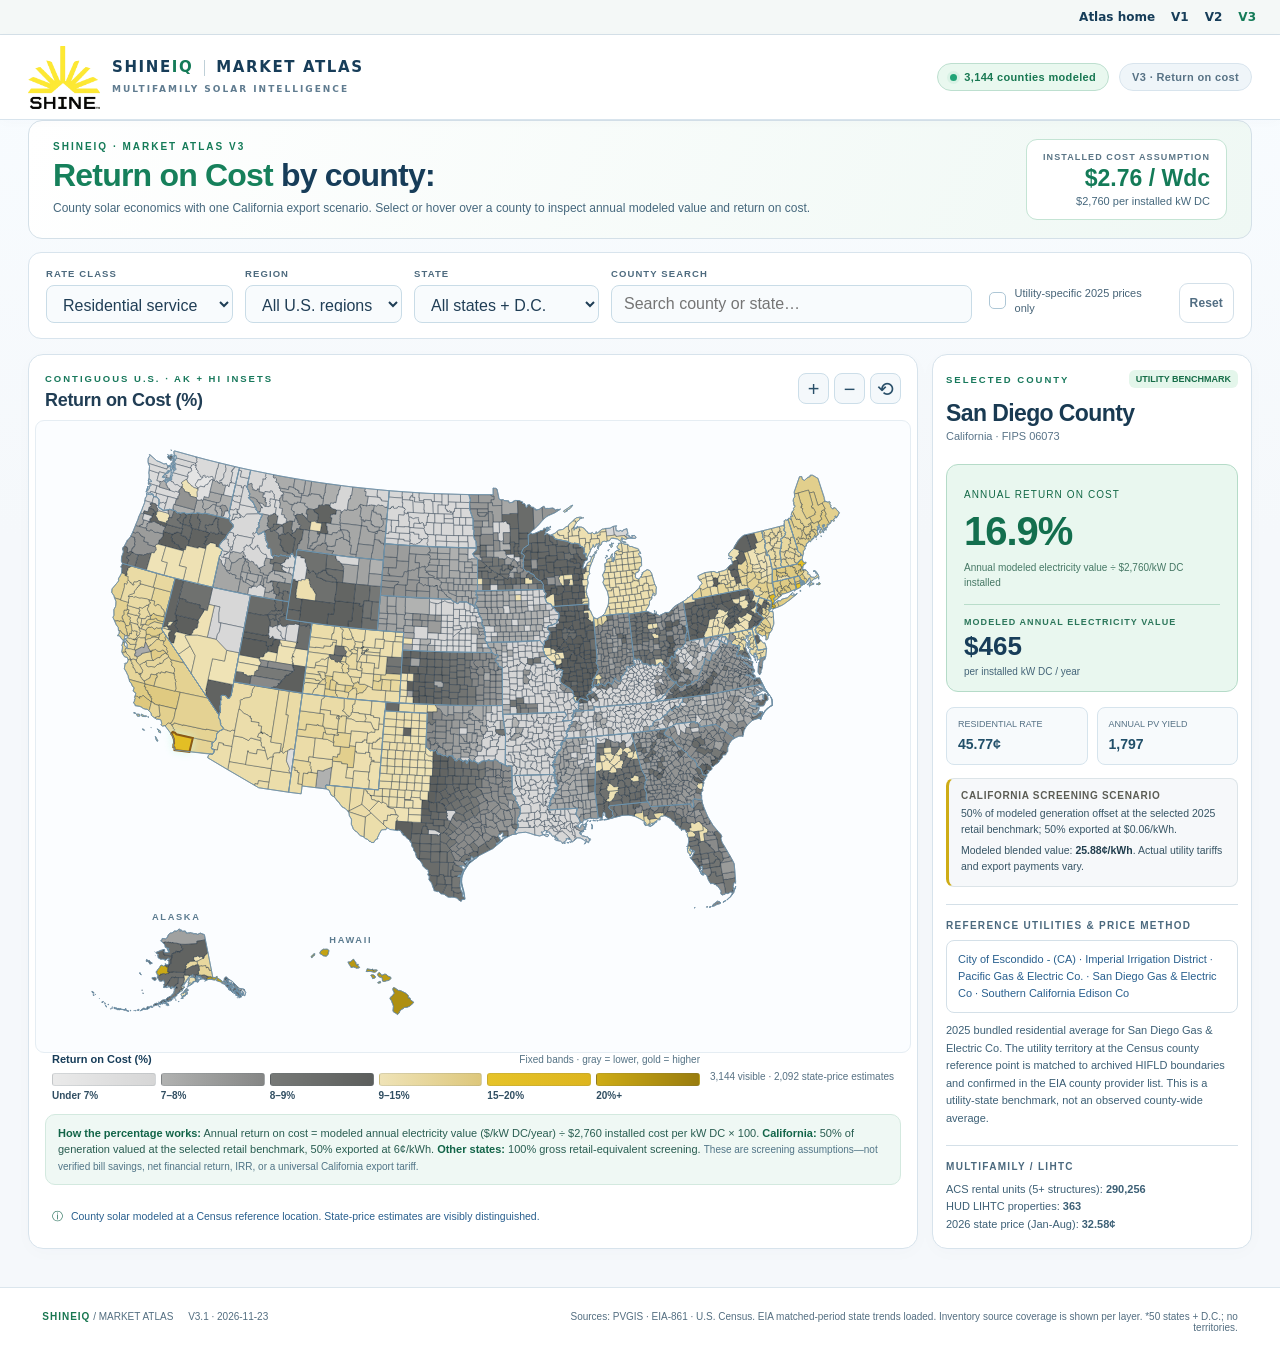
==== commit c709dd9f: "Prepare latest Nov 23 V3 as standalone Quarterra custom-domain site" ====
--- a/index.html
+++ b/index.html
@@ -19,6 +19,9 @@
 </style>
 <style id="v3-single-lens-style">
 /* V3: separate single-purpose public market-atlas view. V1 and V2 are not modified. */
+/* Executive view: assumptions are available in the method note below the map. */
+#mapSubtitle{display:none!important}
+
 .hero,.stats-bar,.tabnav,.controls-panel,.ranked-panel,#openDataHub,#openExec,.detail-actions{display:none!important}
 #tab-map .map-layout{grid-template-columns:minmax(0,1fr) minmax(275px,320px);gap:14px}
 #tab-map .map-layout>.map-panel{grid-column:1;min-height:620px}
@@ -64,6 +67,12 @@
 .v3-return-band i{display:block;height:13px;width:100%;border:1px solid #53687925;border-radius:3px}
 .v3-return-band span{display:block;font-size:10px;font-weight:720;color:#304e62;white-space:nowrap;margin-top:4px;font-variant-numeric:tabular-nums}
 @media(max-width:600px){.v3-return-legend-title{flex-direction:column;align-items:start;gap:3px}.v3-return-legend-grid{gap:3px}.v3-return-band span{font-size:9px}}
+
+/* V3.1: visibly separate the California export scenario and Texas data provenance */
+.v3-local-assumption{display:flex;flex-direction:column;gap:5px;margin-top:12px;margin-bottom:15px;padding:11px 12px;background:#f6f8fa;border:1px solid #dce4e8;border-left:3px solid #CEAC16;border-radius:8px;color:#375565}
+.v3-local-assumption strong{font-size:10px;letter-spacing:.7px;color:#5B5C54;font-weight:800}
+.v3-local-assumption span{display:block;font-size:10.5px;line-height:1.52}
+.v3-local-assumption b{font-weight:800;color:#203d4d}
 </style>
 </head>
 <body><nav aria-label="Atlas versions" style="display:flex;justify-content:flex-end;gap:16px;padding:10px 24px;background:#f4f8f7;border-bottom:1px solid #d4e0e8;font:600 12px system-ui;color:#163d59"><a style="color:inherit" href="/">Atlas home</a><a style="color:inherit" href="https://getshinebc.github.io/v1/">V1</a><a style="color:inherit" href="https://getshinebc.github.io/v2/">V2</a><a style="color:#147b58" href="/" aria-current="page">V3</a></nav>
@@ -99,7 +108,7 @@
     </nav>
 
     <!-- Contextual filter header stays consistent across analytical views. -->
-    <section class="v3-intro" aria-label="Return-on-cost methodology"><div><div class="v3-kicker">SHINEIQ · MARKET ATLAS V3</div><h1><em>Return on Cost</em> by county:</h1><p>One map. Annual modeled retail-value potential divided by the installed-cost benchmark; select or hover over any county to explore.</p></div><div class="v3-assumption"><span>INSTALLED COST ASSUMPTION</span><strong>$2.76 / Wdc</strong><small>$2,760 per installed kW DC</small></div></section><div class="filterbar">
+    <section class="v3-intro" aria-label="Return-on-cost methodology"><div><div class="v3-kicker">SHINEIQ · MARKET ATLAS V3</div><h1><em>Return on Cost</em> by county:</h1><p>County solar economics with one California export scenario. Select or hover over a county to inspect annual modeled value and return on cost.</p></div><div class="v3-assumption"><span>INSTALLED COST ASSUMPTION</span><strong>$2.76 / Wdc</strong><small>$2,760 per installed kW DC</small></div></section><div class="filterbar">
       <div class="filtergroup"><label for="sectorSelect">RATE CLASS</label><select id="sectorSelect" aria-label="Electricity rate class"><option value="res">Residential service</option><option value="com">Commercial service</option></select></div>
       <div class="filtergroup"><label for="regionSelect">REGION</label><select id="regionSelect"><option value="all">All U.S. regions</option><option value="northeast">Northeast</option><option value="midwest">Midwest</option><option value="south">South</option><option value="west">West</option></select></div>
       <div class="filtergroup"><label for="stateSelect">STATE</label><select id="stateSelect"><option value="all">All states + D.C.</option></select></div>
@@ -126,10 +135,10 @@
           <div class="data-coverage-mini" id="coverageMini"></div>
         </aside>
         <div class="panel map-panel">
-          <div class="panel-head"><div><div class="panel-kicker">CONTIGUOUS U.S. · AK + HI INSETS</div><h2 id="mapTitle">Return on Cost (%)</h2><p class="soft" id="mapSubtitle">Annual retail-value potential ÷ $2,760 installed per kW DC · screening measure, not realized savings.</p></div><div class="map-top-actions"><button id="zoomIn" class="round-btn" aria-label="Zoom in">+</button><button id="zoomOut" class="round-btn" aria-label="Zoom out">−</button><button id="zoomReset" class="round-btn" aria-label="Reset map zoom">⟲</button></div></div>
+          <div class="panel-head"><div><div class="panel-kicker">CONTIGUOUS U.S. · AK + HI INSETS</div><h2 id="mapTitle">Return on Cost (%)</h2><p class="soft" id="mapSubtitle">Annual modeled electricity value ÷ $2,760/kW DC; CA: 50% at retail + 50% at 6¢ export; other states: gross retail-equivalent. Not actual savings.</p></div><div class="map-top-actions"><button id="zoomIn" class="round-btn" aria-label="Zoom in">+</button><button id="zoomOut" class="round-btn" aria-label="Zoom out">−</button><button id="zoomReset" class="round-btn" aria-label="Reset map zoom">⟲</button></div></div>
           <div id="layerNotice" class="layer-notice" role="status" hidden></div><div class="map-stage" id="mapStage"><svg id="usaMap" role="img" aria-label="Interactive US county opportunity choropleth" viewBox="0 0 1040 711" preserveAspectRatio="xMidYMid meet"><g id="countyShapes"></g><g id="stateOutlines" pointer-events="none"></g><g id="mapLabels" pointer-events="none"><text x="138" y="575">ALASKA</text><text x="349" y="602">HAWAII</text></g></svg><div id="mapTooltip" class="map-tooltip" hidden></div></div>
           <div class="map-footer"><div class="legend" id="mapLegend"></div><div class="map-status" id="mapStatus"></div></div>
-          <div class="v3-method-note"><strong>How the percentage works:</strong> Annual return on cost = annual retail-value potential ($/kW DC/year) ÷ $2,760 installed cost per kW DC × 100. <small>Illustrative gross retail-equivalent screening rate, not realized owner savings, net cash yield, IRR, or guaranteed ROI.</small></div><div class="map-caveat"><span class="caveat-icon">ⓘ</span> County solar modeled at a Census reference location. State-price estimates are visibly distinguished. <button class="linklike" data-go-tab="methods">How to read this</button></div>
+          <div class="v3-method-note"><strong>How the percentage works:</strong> Annual return on cost = modeled annual electricity value ($/kW DC/year) ÷ $2,760 installed cost per kW DC × 100. <strong>California:</strong> 50% of generation valued at the selected retail benchmark, 50% exported at 6¢/kWh. <strong>Other states:</strong> 100% gross retail-equivalent screening. <small>These are screening assumptions—not verified bill savings, net financial return, IRR, or a universal California export tariff.</small></div><div class="map-caveat"><span class="caveat-icon">ⓘ</span> County solar modeled at a Census reference location. State-price estimates are visibly distinguished. <button class="linklike" data-go-tab="methods">How to read this</button></div>
         </div>
         <aside class="panel detail-panel" id="countyDetail"><div class="detail-placeholder"><span class="detail-graphic">◎</span><h3>Explore any county</h3><p>Select a county on the map to inspect price, modeled solar yield, reference utilities, and data quality.</p></div></aside>
       </div>
@@ -151,7 +160,7 @@
     <section id="tab-methods" class="tab-panel"><div class="panel methods-panel"><div class="panel-kicker">AUDIT TRAIL</div><h2>What the numbers mean—and what they don't.</h2><div class="method-grid"><div class="method-item"><div class="method-index">01</div><h3>Solar productivity</h3><p><strong>kWh AC per kW DC annually.</strong> PVGIS 5.3 with ERA5 historical weather (2005–2023), crystalline silicon, 20° fixed tilt, south-facing, ventilated mounting, 14% system-loss input. One Census county internal reference point per county. Same setup everywhere. The 595 W estimate is yield multiplied by 0.595.</p><a href="https://joint-research-centre.ec.europa.eu/photovoltaic-geographical-information-system-pvgis/using-pvgis-5_en" target="_blank" rel="noopener">PVGIS official documentation ↗</a></div><div class="method-item"><div class="method-index">02</div><h3>Electricity price</h3><p><strong>2025 EIA annual realized average $/kWh.</strong> Utility-specific benchmark where a defensible territory assignment is available, or an explicitly labeled state average. Includes fixed-charge revenue. Not a marginal avoided-cost tariff or solar net-metering rate. Residential and commercial sectors stay separate.</p><a href="https://www.eia.gov/electricity/data/eia861/" target="_blank" rel="noopener">EIA-861 electricity data ↗</a></div><div class="method-item"><div class="method-index">03</div><h3>Combined value</h3><p><strong>Modeled annual kWh/kWdc × EIA average retail $/kWh = annual dollars/kWdc.</strong> A gross retail-value screening index, not a building's actual achievable savings or a return-on-investment calculation.</p><a href="data/Shine_Multifamily_Solar_All_Counties_v1.csv" download>Download original county study ↗</a></div><div class="method-item"><div class="method-index">04</div><h3>High on both</h3><p>Both rate and solar yield at or above the national two-thirds quantile (equal weight per county). Thresholds remain fixed under geographic filtering. A high combined value does not guarantee passing this two-factor test.</p></div><div class="method-item"><div class="method-index">05</div><h3>Multifamily inventory</h3><p>2024 ACS five-year B25032 counts renter-occupied homes in 5+ unit structures, not the number of apartment buildings. HUD LIHTC records are historical properties placed in service, not current sales prospects. These layers are populated only when the official inventory source files are bundled by the build or explicitly imported. A missing dataset remains unknown, never zero. Distinct HUD IDs may represent separate phases or repeat awards at the same site.</p><a href="https://data.census.gov/table/ACSDT5Y2024.B25032" target="_blank" rel="noopener">ACS B25032 ↗</a><a href="https://www.huduser.gov/portal/datasets/lihtc/property.html" target="_blank" rel="noopener">HUD LIHTC database ↗</a></div><div class="method-item"><div class="method-index">06</div><h3>Multifamily tariffs / ETB</h3><p>Tenant meters may take residential rates; common/master meters can use either sector. Real bill savings requires actual schedules, self-consumption, export tariffs, eligibility, and ownership allocation. No ETB tariff rates are claimed to be imported until the harvest ZIP is supplied.</p></div><div class="method-item"><div class="method-index">07</div><h3>Solar geographic refinement</h3><p>V2 includes an executable multi-point PVGIS validation script and importer. Until that rerun is performed, the base map still uses the original single county reference point; a neighboring-county difference is not a substitute for within-county simulation.</p></div><div class="method-item"><div class="method-index">08</div><h3>2026 price comparison</h3><p>The rate-shift layer compares EIA state residential or commercial averages for <strong>January-August 2026 versus January-August 2025</strong> (Electric Power Monthly Table 5.6.B; released October 23, 2026). 2026 is preliminary. Each county inherits its state result; this is not a utility-specific tariff change and it does not replace the original 2025 annual benchmark. Optional ETB tariff snapshots remain separate.</p></div></div><div class="method-footer">ShineIQ V2 is a new standalone codebase. The existing Shine Multifamily Solar Opportunity V1 site and deployment have not been modified.</div></div></section>
 
   </main>
-  <footer class="footer"><div><strong>SHINEIQ</strong> / MARKET ATLAS <span>V3.0 · 2026-11-04</span></div><div>Sources: PVGIS · EIA-861 · U.S. Census. EIA matched-period state trends loaded. Inventory source coverage is shown per layer. *50 states + D.C.; no territories.</div></footer>
+  <footer class="footer"><div><strong>SHINEIQ</strong> / MARKET ATLAS <span>V3.1 · 2026-11-23</span></div><div>Sources: PVGIS · EIA-861 · U.S. Census. EIA matched-period state trends loaded. Inventory source coverage is shown per layer. *50 states + D.C.; no territories.</div></footer>
 </div>
 
 <div class="modal-backdrop" id="dataHubModal" hidden><section class="modal" role="dialog" aria-modal="true" aria-labelledby="dataHubTitle"><div class="modal-head"><div><div class="panel-kicker">DATA PROVENANCE & IMPORTS</div><h2 id="dataHubTitle">Data sources and optional imports</h2></div><button class="modal-close" data-close-modal="dataHubModal" aria-label="Close">×</button></div><p class="soft">The EIA state rate-change dataset is bundled for every visitor. Bundled inventory also persists for all visitors once the publishing build installs it. Optional CSV imports stay only in this browser session and are not automatically shared or saved. The original 2025 and solar baselines remain immutable.</p><div id="dataHubCoverage" class="datahub-coverage"></div><div class="import-grid"><div class="import-card"><span class="import-icon">▥</span><strong>2024 ACS multifamily stock</strong><p>County FIPS, renter 5+ units. Accepts the raw ACS B25032 output or simplified county CSV.</p><label class="btn btn-subtle upload-button">Upload ACS CSV<input type="file" id="uploadAcs" accept=".csv,text/csv" hidden/></label></div><div class="import-card"><span class="import-icon">⌂</span><strong>HUD LIHTC inventory</strong><p>County property rows or preaggregated county counts. If uploading property rows, duplicates require source-side review.</p><label class="btn btn-subtle upload-button">Upload LIHTC CSV<input type="file" id="uploadLihtc" accept=".csv,text/csv" hidden/></label></div><div class="import-card"><span class="import-icon">↗</span><strong>2026 electricity / ETB</strong><p>EIA Jan-Aug 2025/2026 state averages are bundled. Optional ETB tariff snapshots are kept separate; they never overwrite this matched-period comparison.</p><label class="btn btn-subtle upload-button">Upload tariff CSV<input type="file" id="uploadRates" accept=".csv,text/csv" hidden/></label></div><div class="import-card"><span class="import-icon">☼</span><strong>Multi-point solar validation</strong><p>Load results from the included PVGIS county spatial refinement script; never mix model assumptions.</p><label class="btn btn-subtle upload-button">Upload PVGIS CSV<input type="file" id="uploadSolar" accept=".csv,text/csv" hidden/></label></div></div><div id="importMessage" class="import-message" aria-live="polite"></div><div class="modal-foot"><a href="data/IMPORT_GUIDE.md" download>Import specifications ↗</a><button class="btn btn-primary" data-close-modal="dataHubModal">Done</button></div></section></div>
@@ -162,6 +171,6 @@
 <script src="assets/data.js"></script>
 <script src="assets/geometry.js"></script>
 <script src="assets/enrichment-data.js"></script>
-<script src="assets/app.js?v=20261104-gray-gold-v3"></script>
+<script src="assets/app.js?v=20261123-ca-export-tx-audit-v31"></script>
 </body>
 </html>
